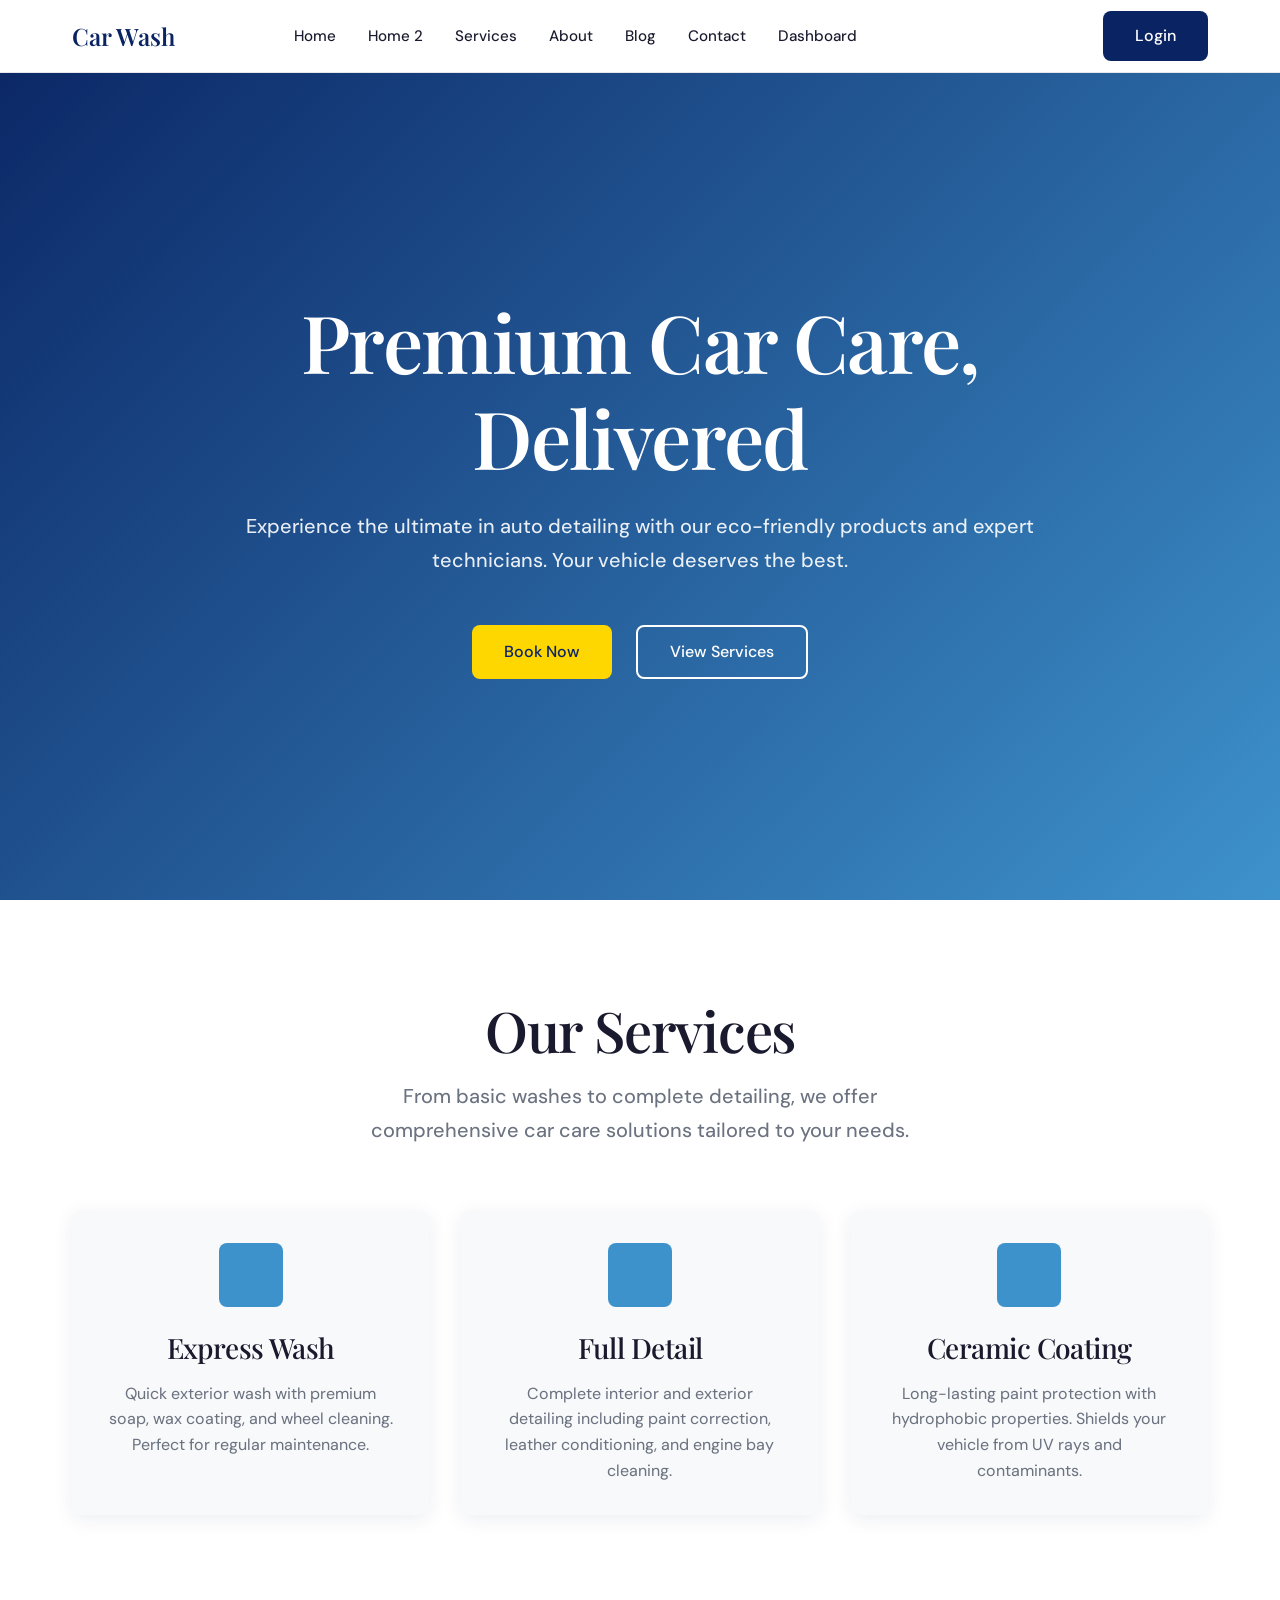
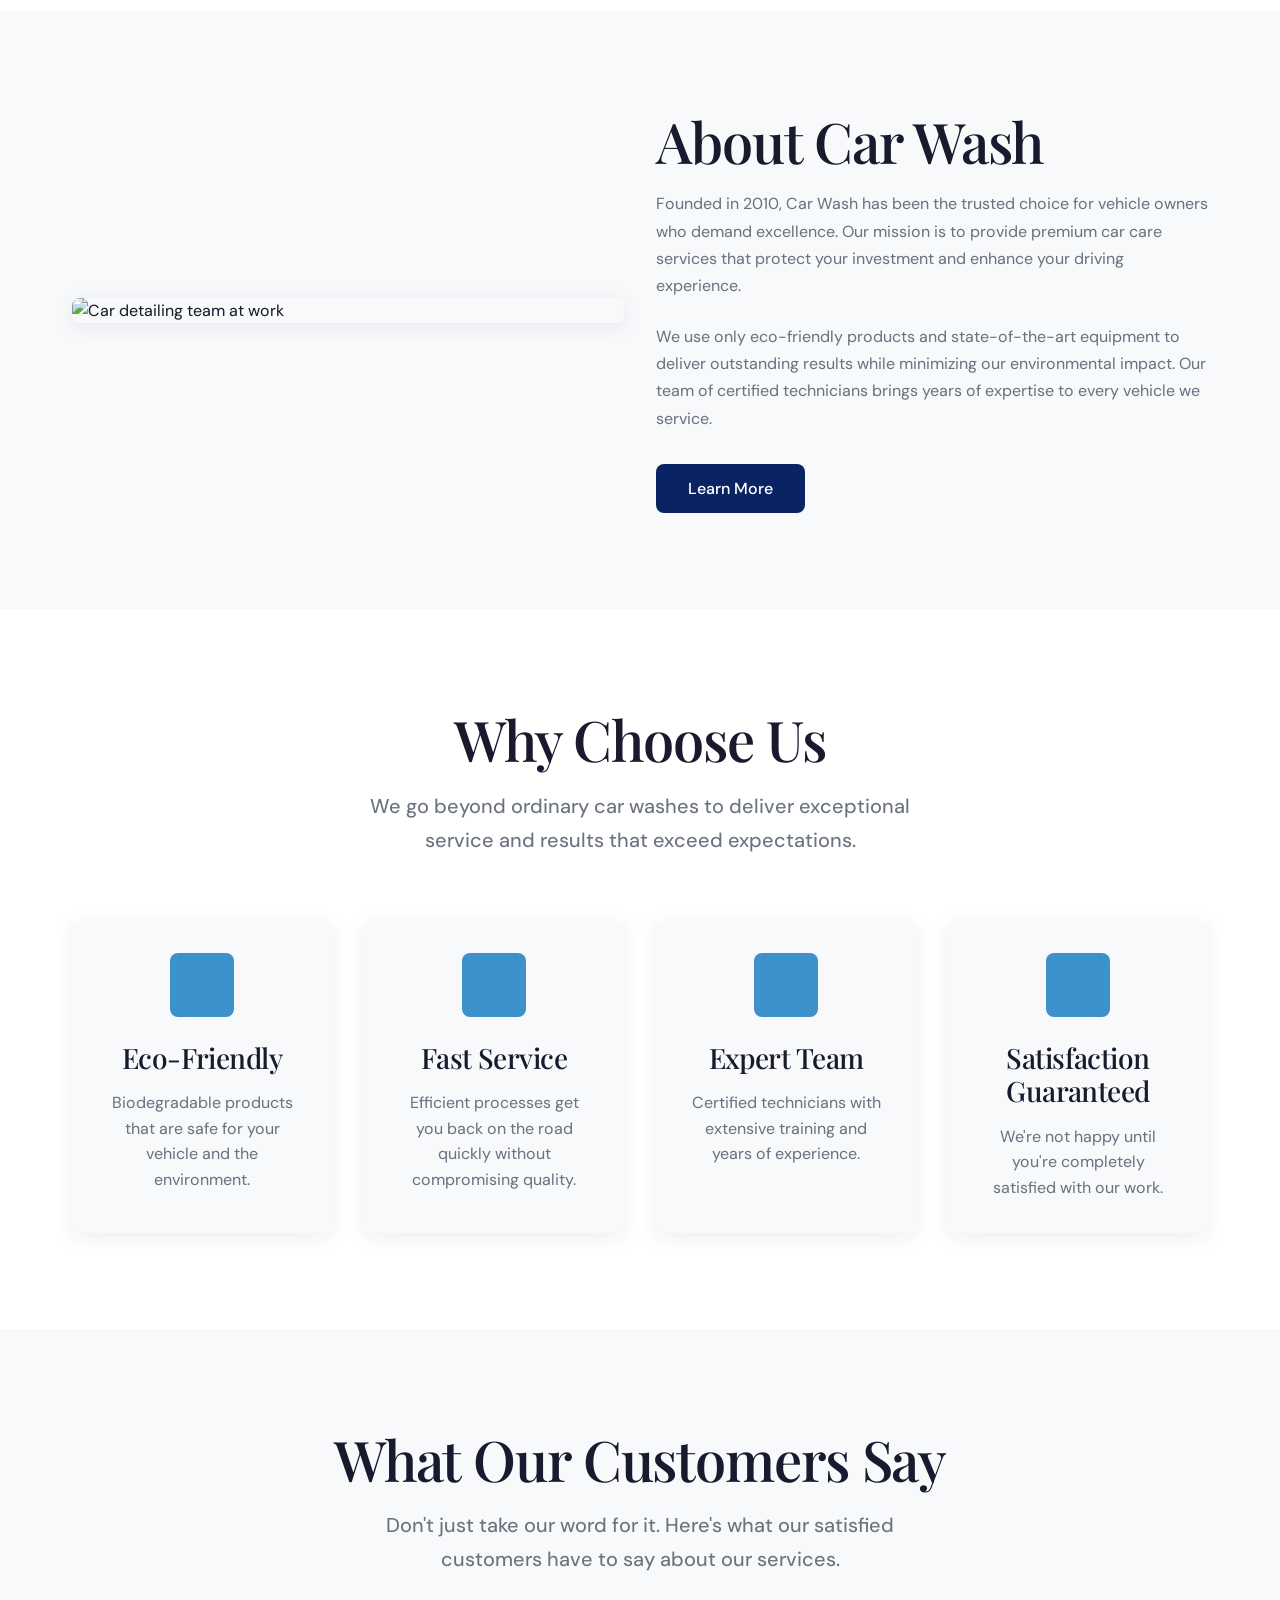
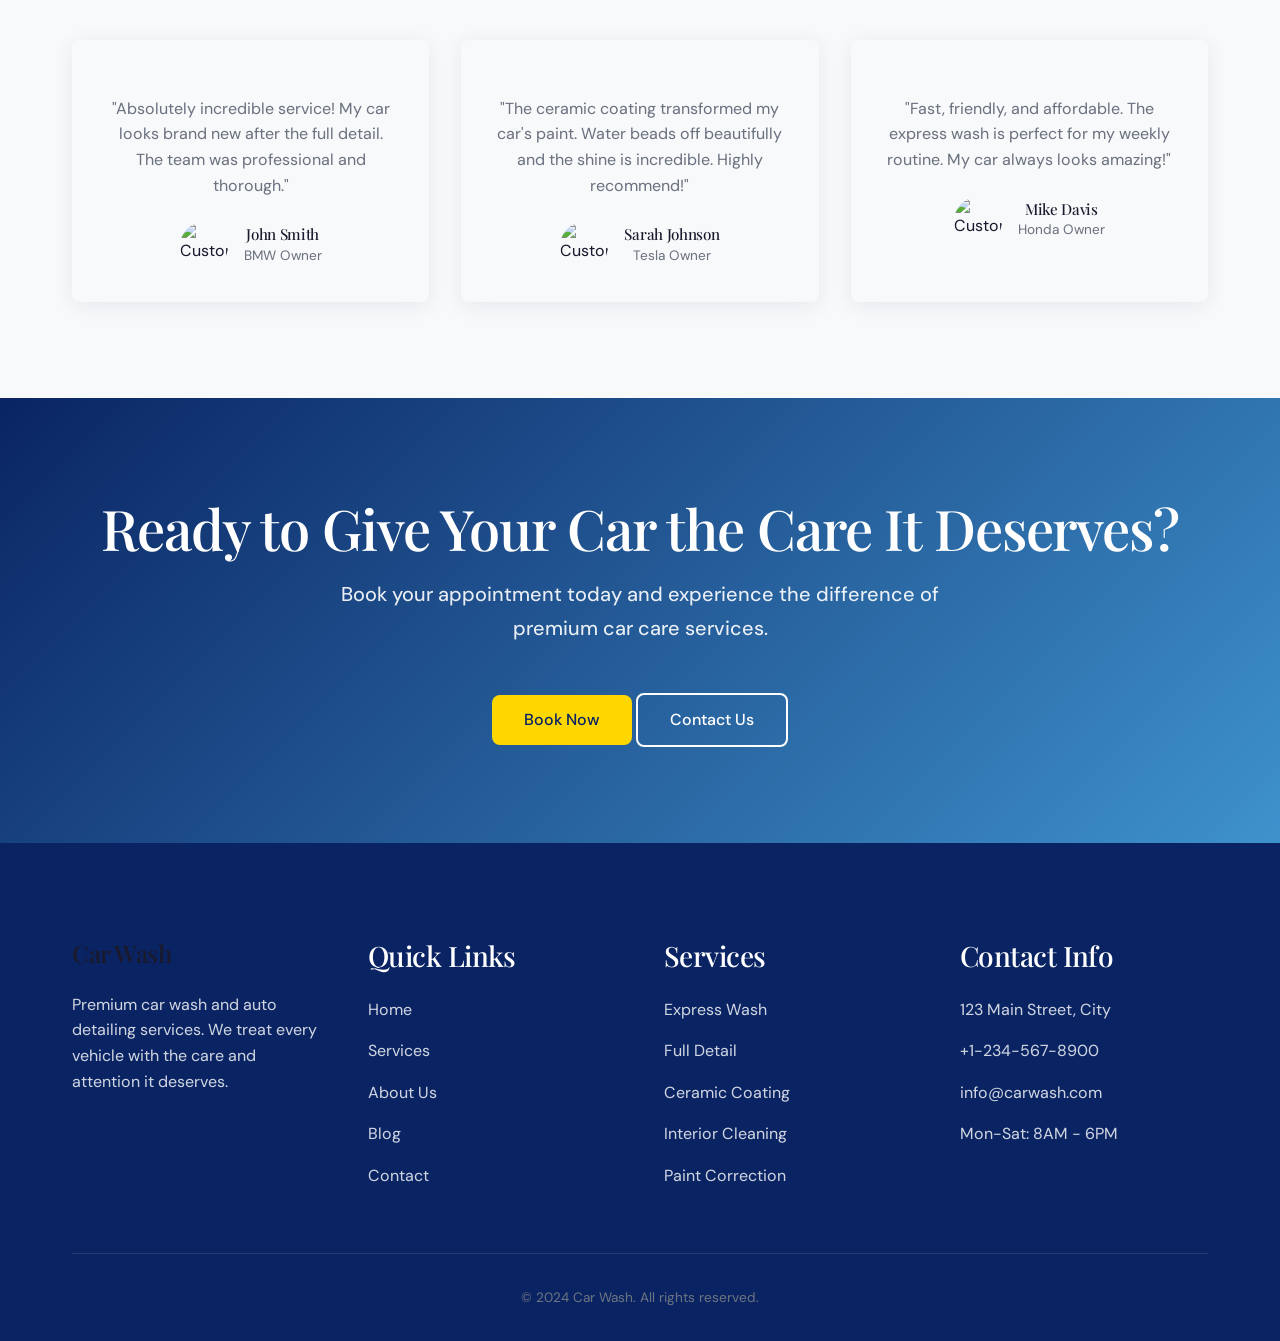
==== index.html @ cb4d5ea6 "first commit" ====
<!DOCTYPE html>
<html lang="en">
<head>
  <meta charset="UTF-8">
  <meta name="viewport" content="width=device-width, initial-scale=1.0">
  <meta name="description" content="Premium car wash and auto detailing services. Professional vehicle care with eco-friendly products and expert technicians.">
  <title>Car Wash - Premium Auto Detailing Services</title>

  <!-- Google Fonts -->
  <link rel="preconnect" href="https://fonts.googleapis.com">
  <link rel="preconnect" href="https://fonts.gstatic.com" crossorigin>
  <link href="https://fonts.googleapis.com/css2?family=DM+Sans:wght@400;420;460;500;520;540;580&family=Playfair+Display:wght@500;520;540;580&display=swap" rel="stylesheet">

  <!-- Phosphor Icons -->
  <script src="https://unpkg.com/@phosphor-icons/web"></script>

  <!-- Favicon -->
  <link rel="icon" type="image/svg+xml" href="data:image/svg+xml,<svg xmlns='http://www.w3.org/2000/svg' viewBox='0 0 100 100'><text y='.9em' font-size='90'>🚗</text></svg>">

  <!-- CSS -->
  <link rel="stylesheet" href="assets/css/style.css">
  <link rel="stylesheet" href="assets/css/rtl.css">

  <!-- JSON-LD Structured Data -->
  <script type="application/ld+json">
  {
    "@context": "https://schema.org",
    "@type": "AutoRepair",
    "name": "Car Wash",
    "description": "Premium car wash and auto detailing services",
    "address": {
      "@type": "PostalAddress",
      "streetAddress": "123 Main Street",
      "addressLocality": "City",
      "addressRegion": "State",
      "postalCode": "12345"
    },
    "telephone": "+1-234-567-8900",
    "openingHours": "Mo-Sa 08:00-18:00",
    "priceRange": "$$"
  }
  </script>
</head>
<body>
  <!-- Navbar -->
  <nav class="navbar">
    <div class="navbar-container">
      <a href="index.html" class="navbar-logo">Car Wash</a>

      <ul class="navbar-nav">
        <li><a href="index.html" class="navbar-link">Home</a></li>
        <li><a href="home2.html" class="navbar-link">Home 2</a></li>
        <li><a href="services.html" class="navbar-link">Services</a></li>
        <li><a href="about.html" class="navbar-link">About</a></li>
        <li><a href="blog.html" class="navbar-link">Blog</a></li>
        <li><a href="contact.html" class="navbar-link">Contact</a></li>
        <li><a href="dashboard.html" class="navbar-link">Dashboard</a></li>
      </ul>

      <div class="navbar-actions">
        <button class="theme-toggle navbar-theme" aria-label="Toggle theme">
          <i class="ph ph-sun sun-icon"></i>
          <i class="ph ph-moon moon-icon" style="display: none;"></i>
        </button>
        <button class="rtl-toggle" aria-label="Toggle RTL">
          <i class="ph ph-arrows-left-right"></i>
        </button>
        <a href="login.html" class="btn btn-primary">Login</a>
        <button class="navbar-toggle" aria-label="Open menu">
          <i class="ph ph-list"></i>
        </button>
      </div>
    </div>
  </nav>

  <!-- Hamburger Drawer -->
  <div class="drawer-overlay"></div>
  <div class="drawer">
    <div class="drawer-header">
      <span class="navbar-logo">Car Wash</span>
      <button class="drawer-close" aria-label="Close menu">
        <i class="ph ph-x"></i>
      </button>
    </div>
    <nav class="drawer-nav">
      <a href="index.html" class="drawer-link">Home</a>
      <a href="home2.html" class="drawer-link">Home 2</a>
      <a href="services.html" class="drawer-link">Services</a>
      <a href="about.html" class="drawer-link">About</a>
      <a href="blog.html" class="drawer-link">Blog</a>
      <a href="contact.html" class="drawer-link">Contact</a>
      <a href="dashboard.html" class="drawer-link">Dashboard</a>
    </nav>
    <div class="drawer-actions">
      <button class="theme-toggle" aria-label="Toggle theme">
        <i class="ph ph-sun sun-icon"></i>
        <i class="ph ph-moon moon-icon" style="display: none;"></i>
      </button>
      <button class="rtl-toggle" aria-label="Toggle RTL">
        <i class="ph ph-arrows-left-right"></i>
      </button>
      <a href="login.html" class="btn btn-primary" style="width: 100%;">Login</a>
    </div>
  </div>

  <!-- Hero Section -->
  <section class="hero">
    <div class="container">
      <div class="hero-content">
        <h1 class="hero-title">Premium Car Care, Delivered</h1>
        <p class="hero-subtitle">Experience the ultimate in auto detailing with our eco-friendly products and expert technicians. Your vehicle deserves the best.</p>
        <div class="hero-buttons">
          <a href="services.html" class="btn btn-accent">Book Now</a>
          <a href="services.html" class="btn btn-outline" style="border-color: white; color: white;">View Services</a>
        </div>
      </div>
    </div>
  </section>

  <!-- Services Section -->
  <section class="section">
    <div class="container">
      <div class="section-header">
        <h2 class="section-title">Our Services</h2>
        <p class="section-subtitle">From basic washes to complete detailing, we offer comprehensive car care solutions tailored to your needs.</p>
      </div>
      <div class="grid grid-3">
        <div class="card">
          <div class="card-icon">
            <i class="ph ph-drop"></i>
          </div>
          <h3 class="card-title">Express Wash</h3>
          <p class="card-description">Quick exterior wash with premium soap, wax coating, and wheel cleaning. Perfect for regular maintenance.</p>
        </div>
        <div class="card">
          <div class="card-icon">
            <i class="ph ph-sparkle"></i>
          </div>
          <h3 class="card-title">Full Detail</h3>
          <p class="card-description">Complete interior and exterior detailing including paint correction, leather conditioning, and engine bay cleaning.</p>
        </div>
        <div class="card">
          <div class="card-icon">
            <i class="ph ph-shield-check"></i>
          </div>
          <h3 class="card-title">Ceramic Coating</h3>
          <p class="card-description">Long-lasting paint protection with hydrophobic properties. Shields your vehicle from UV rays and contaminants.</p>
        </div>
      </div>
    </div>
  </section>

  <!-- About Section -->
  <section class="section" style="background-color: var(--color-surface);">
    <div class="container">
      <div class="grid grid-2" style="align-items: center;">
        <div>
          <img src="https://images.unsplash.com/photo-1520340356584-f9917d1eea6f?w=800&q=80" alt="Car detailing team at work" style="border-radius: var(--radius); box-shadow: var(--shadow);">
        </div>
        <div>
          <h2 class="section-title">About Car Wash</h2>
          <p style="margin-bottom: var(--space-md);">Founded in 2010, Car Wash has been the trusted choice for vehicle owners who demand excellence. Our mission is to provide premium car care services that protect your investment and enhance your driving experience.</p>
          <p style="margin-bottom: var(--space-lg);">We use only eco-friendly products and state-of-the-art equipment to deliver outstanding results while minimizing our environmental impact. Our team of certified technicians brings years of expertise to every vehicle we service.</p>
          <a href="about.html" class="btn btn-primary">Learn More</a>
        </div>
      </div>
    </div>
  </section>

  <!-- Features Section -->
  <section class="section">
    <div class="container">
      <div class="section-header">
        <h2 class="section-title">Why Choose Us</h2>
        <p class="section-subtitle">We go beyond ordinary car washes to deliver exceptional service and results that exceed expectations.</p>
      </div>
      <div class="grid grid-4">
        <div class="card">
          <div class="card-icon">
            <i class="ph ph-leaf"></i>
          </div>
          <h3 class="card-title">Eco-Friendly</h3>
          <p class="card-description">Biodegradable products that are safe for your vehicle and the environment.</p>
        </div>
        <div class="card">
          <div class="card-icon">
            <i class="ph ph-clock"></i>
          </div>
          <h3 class="card-title">Fast Service</h3>
          <p class="card-description">Efficient processes get you back on the road quickly without compromising quality.</p>
        </div>
        <div class="card">
          <div class="card-icon">
            <i class="ph ph-medal"></i>
          </div>
          <h3 class="card-title">Expert Team</h3>
          <p class="card-description">Certified technicians with extensive training and years of experience.</p>
        </div>
        <div class="card">
          <div class="card-icon">
            <i class="ph ph-shield"></i>
          </div>
          <h3 class="card-title">Satisfaction Guaranteed</h3>
          <p class="card-description">We're not happy until you're completely satisfied with our work.</p>
        </div>
      </div>
    </div>
  </section>

  <!-- Testimonials Section -->
  <section class="section" style="background-color: var(--color-surface);">
    <div class="container">
      <div class="section-header">
        <h2 class="section-title">What Our Customers Say</h2>
        <p class="section-subtitle">Don't just take our word for it. Here's what our satisfied customers have to say about our services.</p>
      </div>
      <div class="grid grid-3">
        <div class="card">
          <div style="margin-bottom: var(--space-md);">
            <i class="ph ph-star-fill" style="color: var(--color-accent);"></i>
            <i class="ph ph-star-fill" style="color: var(--color-accent);"></i>
            <i class="ph ph-star-fill" style="color: var(--color-accent);"></i>
            <i class="ph ph-star-fill" style="color: var(--color-accent);"></i>
            <i class="ph ph-star-fill" style="color: var(--color-accent);"></i>
          </div>
          <p class="card-description" style="margin-bottom: var(--space-md);">"Absolutely incredible service! My car looks brand new after the full detail. The team was professional and thorough."</p>
          <div style="display: flex; align-items: center; gap: var(--space-sm);">
            <img src="https://images.unsplash.com/photo-1507003211169-0a1dd7228f2d?w=100&q=80" alt="Customer" style="width: 48px; height: 48px; border-radius: 50%; object-fit: cover;">
            <div>
              <h4 style="font-size: var(--size-label); font-weight: var(--weight-label);">John Smith</h4>
              <p style="font-size: var(--size-caption);">BMW Owner</p>
            </div>
          </div>
        </div>
        <div class="card">
          <div style="margin-bottom: var(--space-md);">
            <i class="ph ph-star-fill" style="color: var(--color-accent);"></i>
            <i class="ph ph-star-fill" style="color: var(--color-accent);"></i>
            <i class="ph ph-star-fill" style="color: var(--color-accent);"></i>
            <i class="ph ph-star-fill" style="color: var(--color-accent);"></i>
            <i class="ph ph-star-fill" style="color: var(--color-accent);"></i>
          </div>
          <p class="card-description" style="margin-bottom: var(--space-md);">"The ceramic coating transformed my car's paint. Water beads off beautifully and the shine is incredible. Highly recommend!"</p>
          <div style="display: flex; align-items: center; gap: var(--space-sm);">
            <img src="https://images.unsplash.com/photo-1494790108377-be9c29b29330?w=100&q=80" alt="Customer" style="width: 48px; height: 48px; border-radius: 50%; object-fit: cover;">
            <div>
              <h4 style="font-size: var(--size-label); font-weight: var(--weight-label);">Sarah Johnson</h4>
              <p style="font-size: var(--size-caption);">Tesla Owner</p>
            </div>
          </div>
        </div>
        <div class="card">
          <div style="margin-bottom: var(--space-md);">
            <i class="ph ph-star-fill" style="color: var(--color-accent);"></i>
            <i class="ph ph-star-fill" style="color: var(--color-accent);"></i>
            <i class="ph ph-star-fill" style="color: var(--color-accent);"></i>
            <i class="ph ph-star-fill" style="color: var(--color-accent);"></i>
            <i class="ph ph-star-fill" style="color: var(--color-accent);"></i>
          </div>
          <p class="card-description" style="margin-bottom: var(--space-md);">"Fast, friendly, and affordable. The express wash is perfect for my weekly routine. My car always looks amazing!"</p>
          <div style="display: flex; align-items: center; gap: var(--space-sm);">
            <img src="https://images.unsplash.com/photo-1500648767791-00dcc994a43e?w=100&q=80" alt="Customer" style="width: 48px; height: 48px; border-radius: 50%; object-fit: cover;">
            <div>
              <h4 style="font-size: var(--size-label); font-weight: var(--weight-label);">Mike Davis</h4>
              <p style="font-size: var(--size-caption);">Honda Owner</p>
            </div>
          </div>
        </div>
      </div>
    </div>
  </section>

  <!-- CTA Section -->
  <section class="section" style="background: linear-gradient(135deg, var(--color-primary) 0%, var(--color-secondary) 100%); color: white; text-align: center;">
    <div class="container">
      <h2 class="section-title" style="color: white;">Ready to Give Your Car the Care It Deserves?</h2>
      <p class="section-subtitle" style="color: rgba(255, 255, 255, 0.9); margin-bottom: var(--space-xl);">Book your appointment today and experience the difference of premium car care services.</p>
      <div class="flex-center" style="gap: var(--space-md);">
        <a href="services.html" class="btn btn-accent">Book Now</a>
        <a href="contact.html" class="btn btn-outline" style="border-color: white; color: white;">Contact Us</a>
      </div>
    </div>
  </section>

  <!-- Footer -->
  <footer class="footer">
    <div class="container">
      <div class="footer-grid">
        <div>
          <h3 class="footer-logo">Car Wash</h3>
          <p class="footer-description">Premium car wash and auto detailing services. We treat every vehicle with the care and attention it deserves.</p>
        </div>
        <div>
          <h4 class="footer-title">Quick Links</h4>
          <nav class="footer-links">
            <a href="index.html" class="footer-link">Home</a>
            <a href="services.html" class="footer-link">Services</a>
            <a href="about.html" class="footer-link">About Us</a>
            <a href="blog.html" class="footer-link">Blog</a>
            <a href="contact.html" class="footer-link">Contact</a>
          </nav>
        </div>
        <div>
          <h4 class="footer-title">Services</h4>
          <nav class="footer-links">
            <a href="services.html" class="footer-link">Express Wash</a>
            <a href="services.html" class="footer-link">Full Detail</a>
            <a href="services.html" class="footer-link">Ceramic Coating</a>
            <a href="services.html" class="footer-link">Interior Cleaning</a>
            <a href="services.html" class="footer-link">Paint Correction</a>
          </nav>
        </div>
        <div>
          <h4 class="footer-title">Contact Info</h4>
          <nav class="footer-links">
            <a href="#" class="footer-link"><i class="ph ph-map-pin"></i> 123 Main Street, City</a>
            <a href="tel:+1234567890" class="footer-link"><i class="ph ph-phone"></i> +1-234-567-8900</a>
            <a href="mailto:info@carwash.com" class="footer-link"><i class="ph ph-envelope"></i> info@carwash.com</a>
            <a href="#" class="footer-link"><i class="ph ph-clock"></i> Mon-Sat: 8AM - 6PM</a>
          </nav>
        </div>
      </div>
      <div class="footer-bottom">
        <p>&copy; 2024 Car Wash. All rights reserved.</p>
      </div>
    </div>
  </footer>

  <!-- JavaScript -->
  <script src="assets/js/main.js"></script>
</body>
</html>
---- assets/css/style.css ----
/* ============================================
   CAR WASH - LUXURY REFINED DESIGN SYSTEM
   ============================================ */

/* CSS Variables - Design Tokens */
:root {
  /* Colors */
  --color-primary: #0A2463;
  --color-secondary: #3E92CC;
  --color-accent: #FFD700;
  --color-background: #FFFFFF;
  --color-surface: #F8F9FA;
  --color-text: #1A1A2E;
  --color-text-light: #6B7280;
  --color-border: #E5E7EB;
  --color-success: #10B981;
  --color-error: #EF4444;

  /* Typography */
  --font-heading: 'Playfair Display', serif;
  --font-body: 'DM Sans', sans-serif;

  /* Font Weights */
  --weight-h1: 580;
  --weight-h2: 540;
  --weight-h3: 520;
  --weight-h4: 500;
  --weight-body: 420;
  --weight-lead: 460;
  --weight-btn: 510;
  --weight-label: 470;
  --weight-caption: 400;
  --weight-bold-inline: 500;

  /* Font Sizes */
  --size-h1: 5rem;
  --size-h2: 3.5rem;
  --size-h3: 2.25rem;
  --size-h4: 1.75rem;
  --size-body: 1rem;
  --size-lead: 1.25rem;
  --size-btn: 1rem;
  --size-label: 0.95rem;
  --size-caption: 0.85rem;

  /* Spacing - 8px base unit */
  --space-xs: 8px;
  --space-sm: 16px;
  --space-md: 24px;
  --space-lg: 32px;
  --space-xl: 48px;
  --space-2xl: 64px;
  --space-3xl: 96px;

  /* Border Radius */
  --radius: 8px;

  /* Shadows */
  --shadow: 0 4px 20px rgba(10, 36, 99, 0.08);
  --shadow-hover: 0 8px 30px rgba(10, 36, 99, 0.12);

  /* Transitions */
  --transition: all 0.3s ease;
  --transition-theme: background 0.3s, color 0.3s;

  /* Container */
  --container-max: 1200px;
  --container-padding: var(--space-lg);
}

/* Dark Mode Overrides */
[data-theme="dark"] {
  --color-background: #0F172A;
  --color-surface: #1E293B;
  --color-text: #F1F5F9;
  --color-text-light: #94A3B8;
  --color-border: #334155;
  --shadow: 0 4px 20px rgba(0, 0, 0, 0.3);
  --shadow-hover: 0 8px 30px rgba(0, 0, 0, 0.4);
}

/* ============================================
   RESET & BASE STYLES
   ============================================ */

* {
  margin: 0;
  padding: 0;
  box-sizing: border-box;
}

html {
  scroll-behavior: smooth;
  font-size: 16px;
}

body {
  font-family: var(--font-body);
  font-weight: var(--weight-body);
  font-size: var(--size-body);
  line-height: 1.6;
  color: var(--color-text);
  background-color: var(--color-background);
  transition: var(--transition-theme);
}

h1, h2, h3, h4, h5, h6 {
  font-family: var(--font-heading);
  font-weight: var(--weight-h2);
  line-height: 1.2;
  letter-spacing: -0.02em;
  color: var(--color-text);
}

h1 {
  font-weight: var(--weight-h1);
  font-size: var(--size-h1);
}

h2 {
  font-weight: var(--weight-h2);
  font-size: var(--size-h2);
}

h3 {
  font-weight: var(--weight-h3);
  font-size: var(--size-h3);
}

h4 {
  font-weight: var(--weight-h4);
  font-size: var(--size-h4);
}

p {
  color: var(--color-text-light);
  line-height: 1.7;
}

a {
  text-decoration: none;
  color: inherit;
  transition: var(--transition);
}

img {
  max-width: 100%;
  height: auto;
  display: block;
}

ul, ol {
  list-style: none;
}

button {
  font-family: inherit;
  cursor: pointer;
  border: none;
  background: none;
}

/* ============================================
   LAYOUT UTILITIES
   ============================================ */

.container {
  max-width: var(--container-max);
  margin: 0 auto;
  padding: 0 var(--container-padding);
}

.section {
  padding: var(--space-3xl) 0;
}

.section-header {
  text-align: center;
  margin-bottom: var(--space-2xl);
}

.section-title {
  margin-bottom: var(--space-sm);
}

.section-subtitle {
  font-size: var(--size-lead);
  font-weight: var(--weight-lead);
  color: var(--color-text-light);
  max-width: 600px;
  margin: 0 auto;
}

.grid {
  display: grid;
  gap: var(--space-lg);
}

.grid-2 {
  grid-template-columns: repeat(2, 1fr);
}

.grid-3 {
  grid-template-columns: repeat(3, 1fr);
}

.grid-4 {
  grid-template-columns: repeat(4, 1fr);
}

.flex {
  display: flex;
}

.flex-center {
  align-items: center;
  justify-content: center;
}

.flex-between {
  align-items: center;
  justify-content: space-between;
}

.flex-column {
  flex-direction: column;
}

/* ============================================
   COMPONENTS
   ============================================ */

/* Buttons */
.btn {
  display: inline-flex;
  align-items: center;
  justify-content: center;
  gap: var(--space-xs);
  padding: 12px 32px;
  font-size: var(--size-btn);
  font-weight: var(--weight-btn);
  border-radius: var(--radius);
  transition: var(--transition);
  white-space: nowrap;
}

.btn-primary {
  background-color: var(--color-primary);
  color: white;
}

.btn-primary:hover {
  background-color: var(--color-secondary);
  transform: translateY(-2px);
  box-shadow: var(--shadow-hover);
}

.btn-secondary {
  background-color: var(--color-secondary);
  color: white;
}

.btn-secondary:hover {
  background-color: var(--color-primary);
  transform: translateY(-2px);
  box-shadow: var(--shadow-hover);
}

.btn-accent {
  background-color: var(--color-accent);
  color: var(--color-primary);
}

.btn-accent:hover {
  background-color: #E6C200;
  transform: translateY(-2px);
  box-shadow: var(--shadow-hover);
}

.btn-outline {
  border: 2px solid var(--color-primary);
  color: var(--color-primary);
  background: transparent;
}

.btn-outline:hover {
  background-color: var(--color-primary);
  color: white;
}

/* Cards */
.card {
  background-color: var(--color-surface);
  border-radius: var(--radius);
  padding: var(--space-lg);
  box-shadow: var(--shadow);
  transition: var(--transition);
  display: flex;
  flex-direction: column;
  align-items: center;
  text-align: center;
  height: 100%;
}

.card:hover {
  transform: translateY(-4px);
  box-shadow: var(--shadow-hover);
}

.card-icon {
  width: 64px;
  height: 64px;
  display: flex;
  align-items: center;
  justify-content: center;
  background-color: var(--color-secondary);
  color: white;
  border-radius: var(--radius);
  margin-bottom: var(--space-md);
  font-size: 32px;
}

.card-title {
  font-size: var(--size-h4);
  font-weight: var(--weight-h3);
  margin-bottom: var(--space-sm);
  color: var(--color-text);
}

.card-description {
  font-size: var(--size-body);
  color: var(--color-text-light);
  line-height: 1.6;
}

/* Form Elements */
.form-group {
  margin-bottom: var(--space-md);
}

.form-label {
  display: block;
  font-size: var(--size-label);
  font-weight: var(--weight-label);
  color: var(--color-text);
  margin-bottom: var(--space-xs);
}

.form-input {
  width: 100%;
  padding: 12px 16px;
  font-size: var(--size-body);
  font-family: var(--font-body);
  font-weight: var(--weight-body);
  color: var(--color-text);
  background-color: var(--color-background);
  border: 2px solid var(--color-border);
  border-radius: var(--radius);
  transition: var(--transition);
}

.form-input:focus {
  outline: none;
  border-color: var(--color-secondary);
  box-shadow: 0 0 0 3px rgba(62, 146, 204, 0.1);
}

.form-input.error {
  border-color: var(--color-error);
}

.form-input.success {
  border-color: var(--color-success);
}

.form-error {
  font-size: var(--size-caption);
  color: var(--color-error);
  margin-top: 4px;
  display: none;
}

.form-input.error + .form-error {
  display: block;
}

.form-checkbox {
  display: flex;
  align-items: center;
  gap: var(--space-xs);
}

.form-checkbox input[type="checkbox"] {
  width: 18px;
  height: 18px;
  accent-color: var(--color-secondary);
}

/* ============================================
   NAVBAR
   ============================================ */

.navbar {
  position: fixed;
  top: 0;
  left: 0;
  right: 0;
  z-index: 1000;
  background-color: var(--color-background);
  border-bottom: 1px solid var(--color-border);
  transition: var(--transition-theme);
}

.navbar.scrolled {
  backdrop-filter: blur(10px);
  background-color: rgba(255, 255, 255, 0.95);
}

[data-theme="dark"] .navbar.scrolled {
  background-color: rgba(15, 23, 42, 0.95);
}

.navbar-container {
  max-width: var(--container-max);
  margin: 0 auto;
  padding: 0 var(--container-padding);
  height: 72px;
  display: flex;
  align-items: center;
  justify-content: space-between;
}

.navbar-logo {
  font-family: var(--font-heading);
  font-size: 1.5rem;
  font-weight: var(--weight-h1);
  color: var(--color-primary);
}

.navbar-nav {
  display: flex;
  align-items: center;
  gap: var(--space-lg);
}

.navbar-link {
  font-size: var(--size-label);
  font-weight: var(--weight-label);
  color: var(--color-text);
  position: relative;
}

.navbar-link:hover,
.navbar-link.active {
  color: var(--color-secondary);
}

.navbar-link.active::after {
  content: '';
  position: absolute;
  bottom: -4px;
  left: 0;
  right: 0;
  height: 2px;
  background-color: var(--color-secondary);
}

.navbar-actions {
  display: flex;
  align-items: center;
  gap: var(--space-md);
}

.navbar-toggle {
  display: none;
  font-size: 24px;
  color: var(--color-text);
  cursor: pointer;
}

.theme-toggle,
.rtl-toggle {
  display: flex;
  align-items: center;
  justify-content: center;
  width: 40px;
  height: 40px;
  border-radius: var(--radius);
  color: var(--color-text);
  transition: var(--transition);
}

.theme-toggle:hover,
.rtl-toggle:hover {
  background-color: var(--color-surface);
}

/* Hamburger Drawer */
.drawer {
  position: fixed;
  top: 0;
  right: -100%;
  width: 100%;
  max-width: 320px;
  height: 100vh;
  background-color: var(--color-background);
  z-index: 1001;
  transition: right 0.3s ease;
  display: flex;
  flex-direction: column;
  padding: var(--space-lg);
  box-shadow: -4px 0 20px rgba(0, 0, 0, 0.1);
}

.drawer.open {
  right: 0;
}

.drawer-overlay {
  position: fixed;
  top: 0;
  left: 0;
  right: 0;
  bottom: 0;
  background-color: rgba(0, 0, 0, 0.5);
  z-index: 1000;
  opacity: 0;
  visibility: hidden;
  transition: var(--transition);
}

.drawer-overlay.open {
  opacity: 1;
  visibility: visible;
}

.drawer-header {
  display: flex;
  align-items: center;
  justify-content: space-between;
  margin-bottom: var(--space-xl);
}

.drawer-close {
  font-size: 24px;
  color: var(--color-text);
  cursor: pointer;
}

.drawer-nav {
  display: flex;
  flex-direction: column;
  gap: var(--space-sm);
}

.drawer-link {
  padding: 12px 16px;
  font-size: var(--size-label);
  font-weight: var(--weight-label);
  color: var(--color-text);
  border-radius: var(--radius);
  transition: var(--transition);
  min-height: 44px;
  display: flex;
  align-items: center;
}

.drawer-link:hover,
.drawer-link.active {
  background-color: var(--color-surface);
  color: var(--color-secondary);
}

.drawer-actions {
  margin-top: auto;
  display: flex;
  flex-direction: column;
  gap: var(--space-md);
  padding-top: var(--space-lg);
  border-top: 1px solid var(--color-border);
}

/* ============================================
   HERO SECTION
   ============================================ */

.hero {
  min-height: 100vh;
  display: flex;
  align-items: center;
  background: linear-gradient(135deg, var(--color-primary) 0%, var(--color-secondary) 100%);
  color: white;
  position: relative;
  overflow: hidden;
  padding-top: 72px;
}

.hero::before {
  content: '';
  position: absolute;
  top: 0;
  left: 0;
  right: 0;
  bottom: 0;
  background-image: url('https://images.unsplash.com/photo-1601362840469-51e4d8d58785?w=1920&q=80');
  background-size: cover;
  background-position: center;
  opacity: 0.15;
}

.hero-content {
  position: relative;
  z-index: 1;
  text-align: center;
  max-width: 800px;
  margin: 0 auto;
}

.hero-title {
  color: white;
  margin-bottom: var(--space-md);
  animation: fadeInUp 1s ease both;
}

.hero-subtitle {
  font-size: var(--size-lead);
  font-weight: var(--weight-lead);
  color: rgba(255, 255, 255, 0.9);
  margin-bottom: var(--space-xl);
  animation: fadeInUp 1s ease 0.2s both;
}

.hero-buttons {
  display: flex;
  gap: var(--space-md);
  justify-content: center;
  animation: fadeInUp 1s ease 0.4s both;
}

/* ============================================
   ANIMATIONS
   ============================================ */

@keyframes fadeInUp {
  from {
    opacity: 0;
    transform: translateY(30px);
  }
  to {
    opacity: 1;
    transform: translateY(0);
  }
}

@keyframes fadeIn {
  from {
    opacity: 0;
  }
  to {
    opacity: 1;
  }
}

@keyframes slideInLeft {
  from {
    opacity: 0;
    transform: translateX(-30px);
  }
  to {
    opacity: 1;
    transform: translateX(0);
  }
}

@keyframes slideInRight {
  from {
    opacity: 0;
    transform: translateX(30px);
  }
  to {
    opacity: 1;
    transform: translateX(0);
  }
}

.animate-fade-in {
  animation: fadeIn 0.6s ease both;
}

.animate-fade-in-up {
  animation: fadeInUp 0.6s ease both;
}

.animate-slide-in-left {
  animation: slideInLeft 0.6s ease both;
}

.animate-slide-in-right {
  animation: slideInRight 0.6s ease both;
}

/* ============================================
   FOOTER
   ============================================ */

.footer {
  background-color: var(--color-primary);
  color: white;
  padding: var(--space-3xl) 0 var(--space-lg);
}

.footer-grid {
  display: grid;
  grid-template-columns: repeat(4, 1fr);
  gap: var(--space-xl);
  margin-bottom: var(--space-2xl);
}

.footer-logo {
  font-family: var(--font-heading);
  font-size: 1.5rem;
  font-weight: var(--weight-h1);
  margin-bottom: var(--space-md);
}

.footer-description {
  color: rgba(255, 255, 255, 0.8);
  line-height: 1.6;
}

.footer-title {
  font-size: var(--size-h4);
  font-weight: var(--weight-h3);
  margin-bottom: var(--space-md);
  color: white;
}

.footer-links {
  display: flex;
  flex-direction: column;
  gap: var(--space-sm);
}

.footer-link {
  color: rgba(255, 255, 255, 0.8);
  transition: var(--transition);
}

.footer-link:hover {
  color: var(--color-accent);
  padding-inline-start: 8px;
}

.footer-bottom {
  text-align: center;
  padding-top: var(--space-lg);
  border-top: 1px solid rgba(255, 255, 255, 0.1);
  color: rgba(255, 255, 255, 0.6);
  font-size: var(--size-caption);
}

/* ============================================
   RESPONSIVE BREAKPOINTS
   ============================================ */

/* Large Desktop */
@media (min-width: 1440px) {
  :root {
    --container-max: 1400px;
  }
}

/* Desktop - Full Horizontal Navbar */
@media (min-width: 1025px) and (max-width: 1439px) {
  :root {
    --container-max: 1200px;
  }
}

/* Tablet + Mobile - Hamburger Starts HERE */
@media (max-width: 1024px) {
  .navbar-nav {
    display: none;
  }

  .navbar-toggle {
    display: flex;
  }

  .theme-toggle.navbar-theme {
    display: none;
  }

  .hero-title {
    font-size: 3.5rem;
  }

  .grid-4 {
    grid-template-columns: repeat(2, 1fr);
  }

  .footer-grid {
    grid-template-columns: repeat(2, 1fr);
  }
}

/* Mobile */
@media (max-width: 768px) {
  :root {
    --container-padding: var(--space-md);
  }

  .hero-title {
    font-size: 2.5rem;
  }

  .hero-subtitle {
    font-size: var(--size-body);
  }

  .hero-buttons {
    flex-direction: column;
  }

  .grid-3,
  .grid-2 {
    grid-template-columns: 1fr;
  }

  .section {
    padding: var(--space-2xl) 0;
  }

  .footer-grid {
    grid-template-columns: 1fr;
    text-align: center;
  }
}

/* Small Mobile */
@media (max-width: 360px) {
  :root {
    --container-padding: var(--space-sm);
  }

  .hero-title {
    font-size: 2rem;
  }

  .drawer {
    max-width: 100%;
  }

  .btn {
    padding: 10px 24px;
    font-size: 0.9rem;
  }
}
---- assets/css/rtl.css ----
/* ============================================
   RTL OVERRIDES
   ============================================ */

/* RTL Direction */
[dir="rtl"] {
  direction: rtl;
}

/* Drawer - Slide from LEFT in RTL mode */
[dir="rtl"] .drawer {
  right: auto;
  left: -100%;
  box-shadow: 4px 0 20px rgba(0, 0, 0, 0.1);
}

[dir="rtl"] .drawer.open {
  left: 0;
  right: auto;
}

/* Navbar Link Active State */
[dir="rtl"] .navbar-link.active::after {
  left: auto;
  right: 0;
}

/* Footer Link Hover */
[dir="rtl"] .footer-link:hover {
  padding-inline-start: 0;
  padding-inline-end: 8px;
}

/* Form Checkbox */
[dir="rtl"] .form-checkbox {
  flex-direction: row-reverse;
}

/* Card Icon Spacing */
[dir="rtl"] .card-icon {
  margin-inline-end: 0;
  margin-inline-start: var(--space-md);
}

/* Button Gap */
[dir="rtl"] .btn {
  gap: var(--space-xs);
}

/* Section Header Alignment */
[dir="rtl"] .section-header {
  text-align: center;
}

/* Grid Gap */
[dir="rtl"] .grid {
  gap: var(--space-lg);
}

/* Flex Direction for Specific Components */
[dir="rtl"] .flex-between {
  flex-direction: row;
}

[dir="rtl"] .flex-column {
  flex-direction: column;
}

/* Navbar Actions */
[dir="rtl"] .navbar-actions {
  gap: var(--space-md);
}

/* Drawer Actions */
[dir="rtl"] .drawer-actions {
  border-top: 1px solid var(--color-border);
}

/* Form Error Position */
[dir="rtl"] .form-error {
  text-align: right;
}

/* Focus Ring on Form Inputs */
[dir="rtl"] .form-input:focus {
  box-shadow: 0 0 0 3px rgba(62, 146, 204, 0.1);
}

/* RTL Toggle Icon Direction */
[dir="rtl"] .rtl-toggle svg {
  transform: scaleX(-1);
}

/* Hero Content */
[dir="rtl"] .hero-content {
  text-align: center;
}

/* Hero Buttons */
[dir="rtl"] .hero-buttons {
  flex-direction: row;
}

@media (max-width: 768px) {
  [dir="rtl"] .hero-buttons {
    flex-direction: column;
  }
}

/* Footer Grid */
[dir="rtl"] .footer-grid {
  direction: rtl;
}

/* Responsive Adjustments */
@media (max-width: 1024px) {
  [dir="rtl"] .drawer {
    left: -100%;
  }

  [dir="rtl"] .drawer.open {
    left: 0;
  }
}
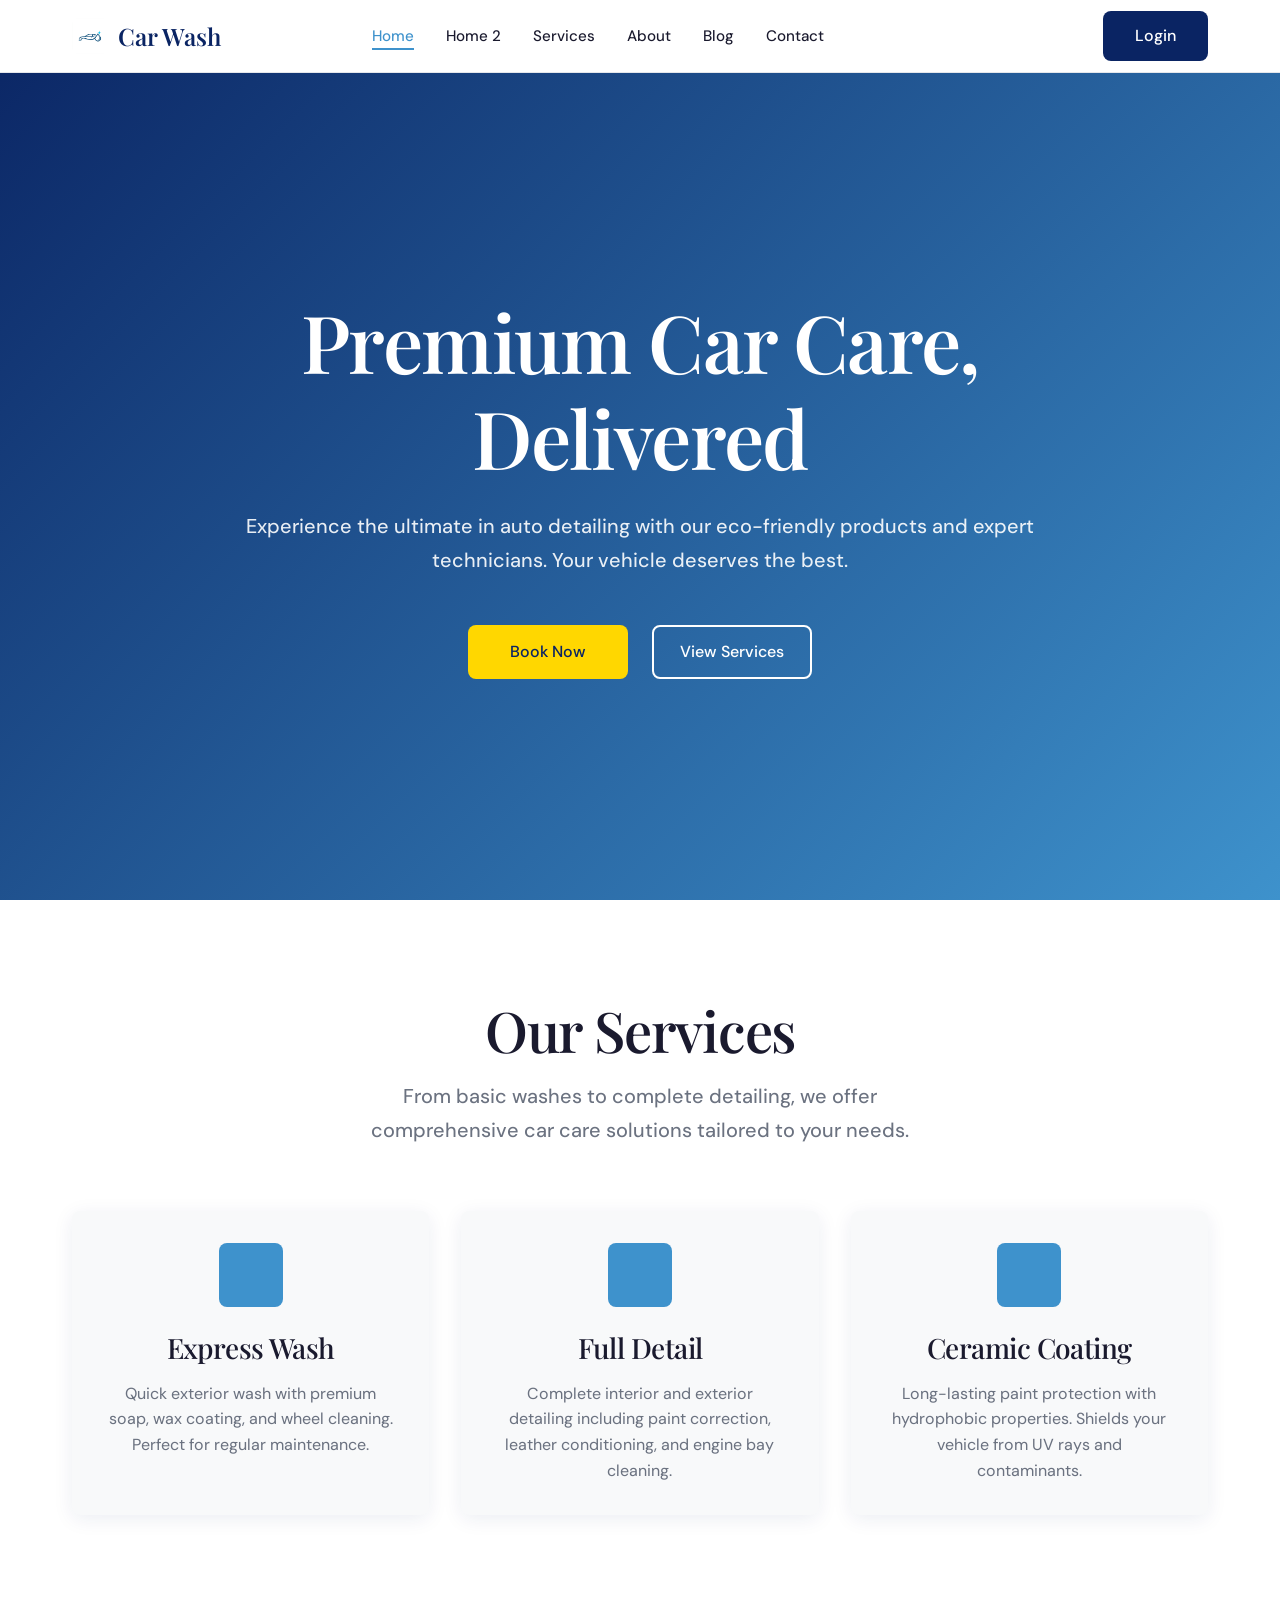
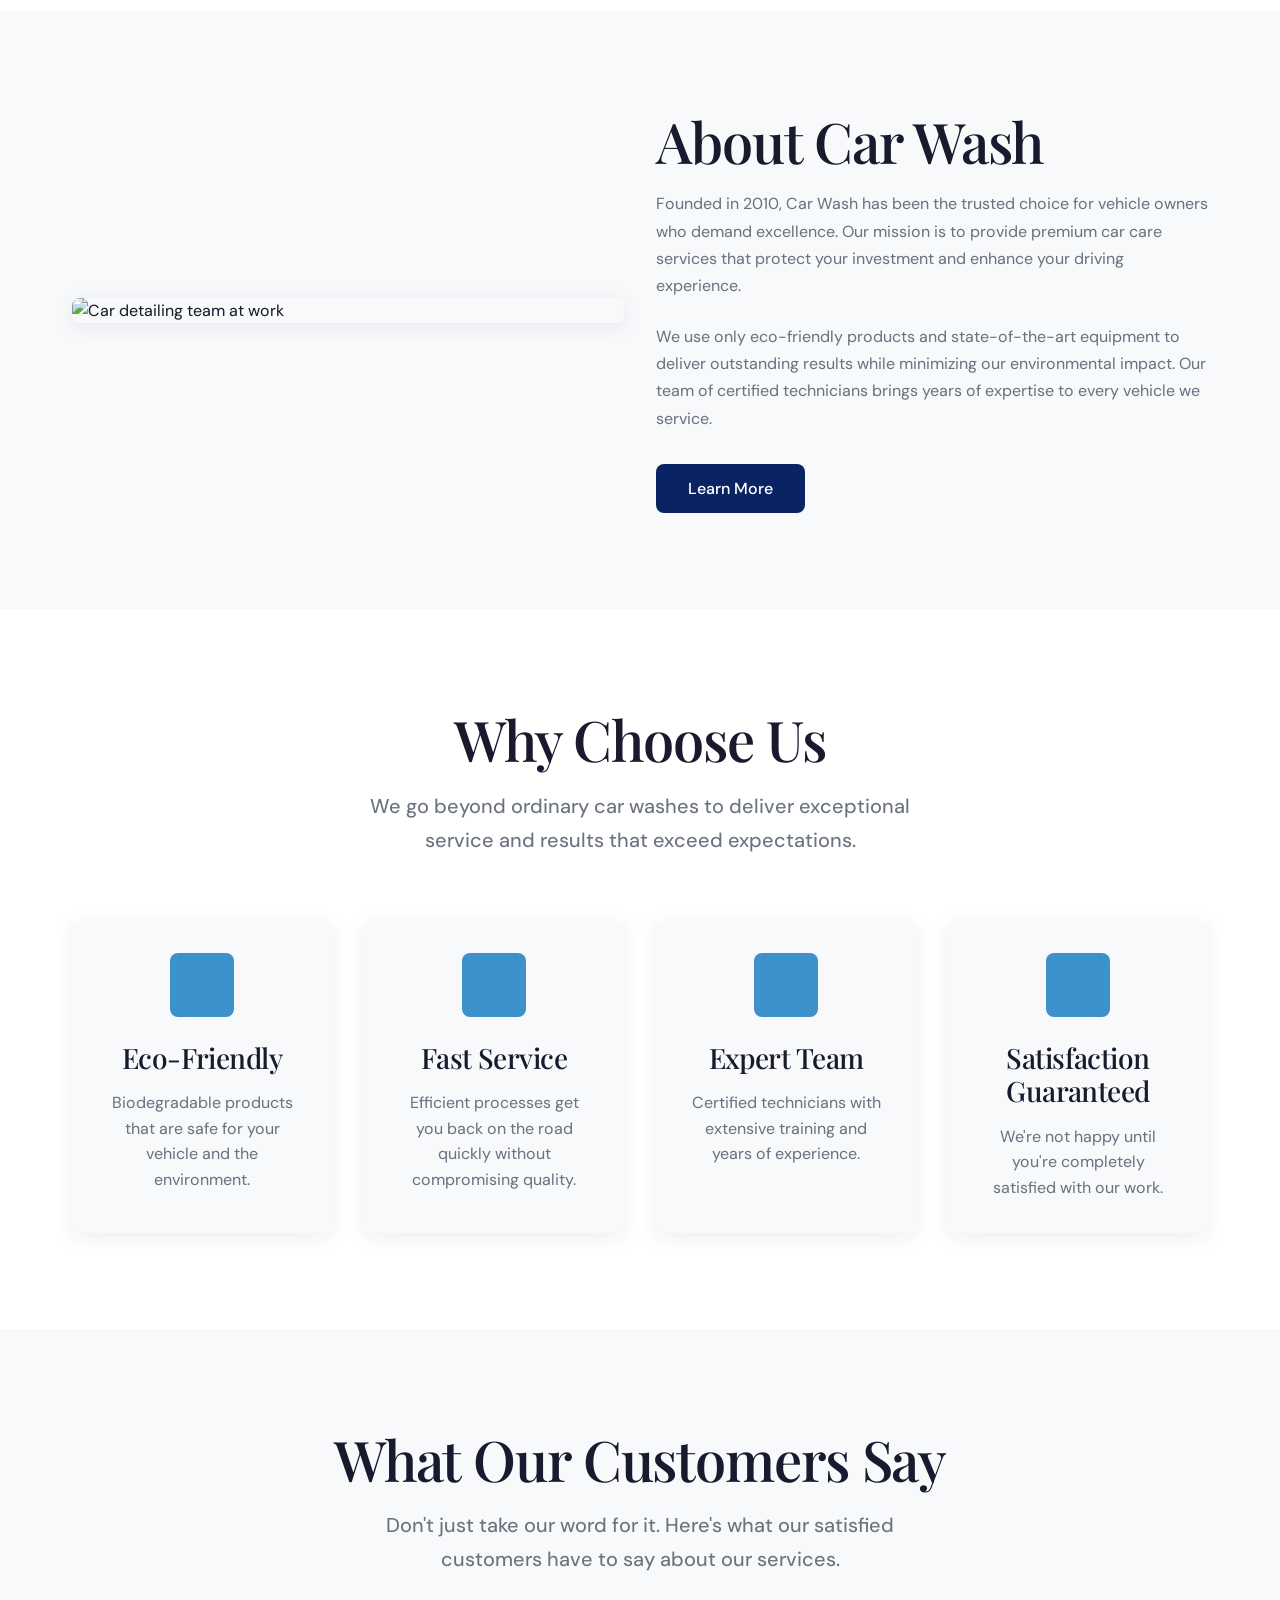
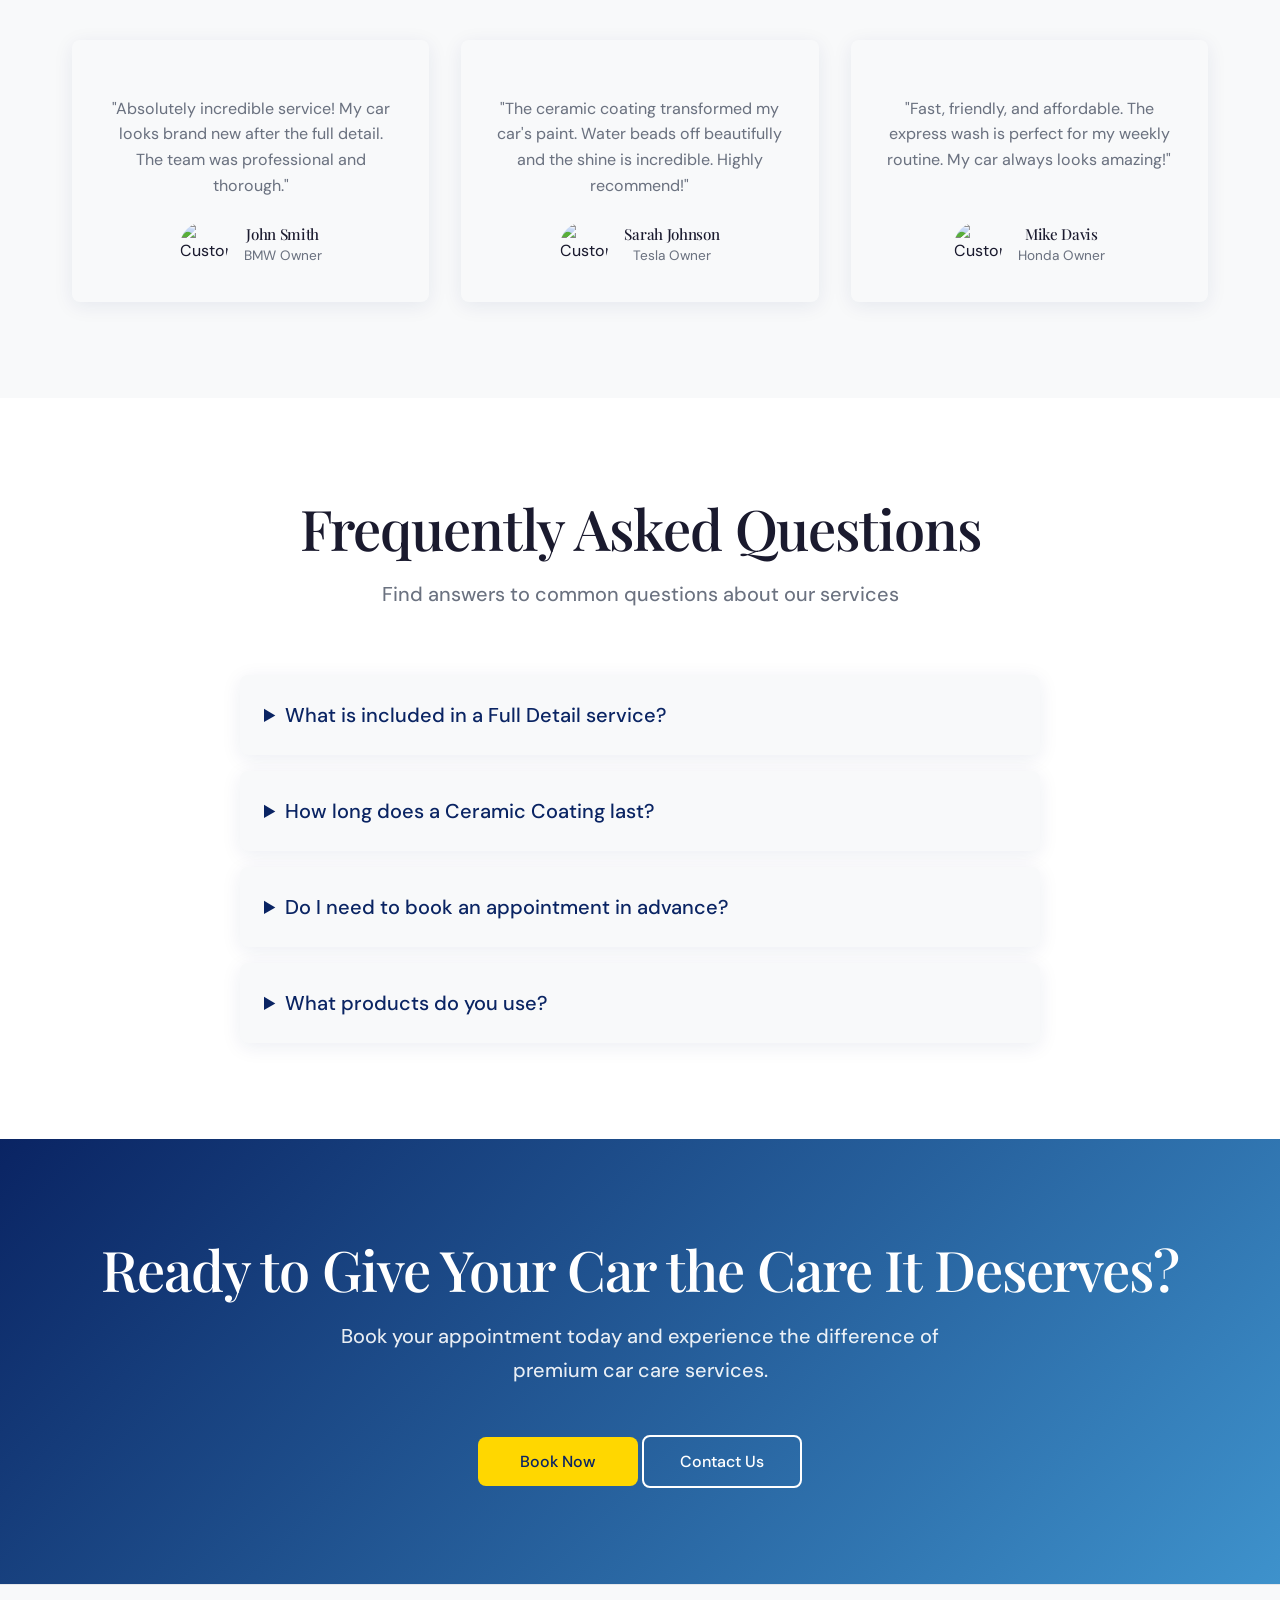
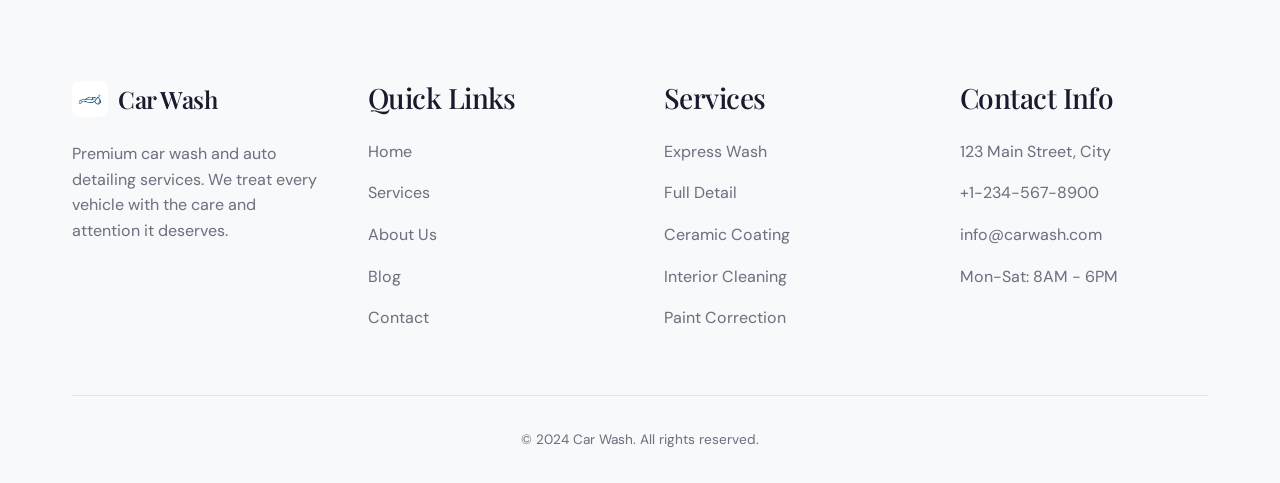
==== commit a984a237: "38.ENTIRE CONTACT PAGE COLLAPSED IN MOBILE VIEW." ====
--- a/index.html
+++ b/index.html
@@ -15,7 +15,7 @@
   <script src="https://unpkg.com/@phosphor-icons/web"></script>
 
   <!-- Favicon -->
-  <link rel="icon" type="image/svg+xml" href="data:image/svg+xml,<svg xmlns='http://www.w3.org/2000/svg' viewBox='0 0 100 100'><text y='.9em' font-size='90'>🚗</text></svg>">
+  <link rel="icon" type="image/svg+xml" href="data:image/svg+xml,<svg xmlns='http://www.w3.org/2000/svg' viewBox='0 0 100 100'><text y='.9em' font-size='90'>Ã°Å¸Å¡â€”</text></svg>">
 
   <!-- CSS -->
   <link rel="stylesheet" href="assets/css/style.css">
@@ -45,16 +45,15 @@
   <!-- Navbar -->
   <nav class="navbar">
     <div class="navbar-container">
-      <a href="index.html" class="navbar-logo">Car Wash</a>
+      <a href="index.html" class="navbar-logo"><img src="assets/images/logo.jpg" alt="Car Wash Logo" class="brand-icon"> Car Wash</a>
 
       <ul class="navbar-nav">
-        <li><a href="index.html" class="navbar-link">Home</a></li>
+        <li><a href="index.html" class="navbar-link active">Home</a></li>
         <li><a href="home2.html" class="navbar-link">Home 2</a></li>
         <li><a href="services.html" class="navbar-link">Services</a></li>
         <li><a href="about.html" class="navbar-link">About</a></li>
         <li><a href="blog.html" class="navbar-link">Blog</a></li>
         <li><a href="contact.html" class="navbar-link">Contact</a></li>
-        <li><a href="dashboard.html" class="navbar-link">Dashboard</a></li>
       </ul>
 
       <div class="navbar-actions">
@@ -77,19 +76,18 @@
   <div class="drawer-overlay"></div>
   <div class="drawer">
     <div class="drawer-header">
-      <span class="navbar-logo">Car Wash</span>
+      <span class="navbar-logo"><img src="assets/images/logo.jpg" alt="Car Wash Logo" class="brand-icon"> Car Wash</span>
       <button class="drawer-close" aria-label="Close menu">
         <i class="ph ph-x"></i>
       </button>
     </div>
     <nav class="drawer-nav">
-      <a href="index.html" class="drawer-link">Home</a>
+      <a href="index.html" class="drawer-link active">Home</a>
       <a href="home2.html" class="drawer-link">Home 2</a>
       <a href="services.html" class="drawer-link">Services</a>
       <a href="about.html" class="drawer-link">About</a>
       <a href="blog.html" class="drawer-link">Blog</a>
       <a href="contact.html" class="drawer-link">Contact</a>
-      <a href="dashboard.html" class="drawer-link">Dashboard</a>
     </nav>
     <div class="drawer-actions">
       <button class="theme-toggle" aria-label="Toggle theme">
@@ -110,8 +108,8 @@
         <h1 class="hero-title">Premium Car Care, Delivered</h1>
         <p class="hero-subtitle">Experience the ultimate in auto detailing with our eco-friendly products and expert technicians. Your vehicle deserves the best.</p>
         <div class="hero-buttons">
-          <a href="services.html" class="btn btn-accent">Book Now</a>
-          <a href="services.html" class="btn btn-outline" style="border-color: white; color: white;">View Services</a>
+          <a href="services.html" class="btn btn-accent" style="width: 160px; justify-content: center;">Book Now</a>
+          <a href="services.html" class="btn btn-outline" style="border-color: white; color: white; width: 160px; justify-content: center;">View Services</a>
         </div>
       </div>
     </div>
@@ -224,7 +222,7 @@
             <i class="ph ph-star-fill" style="color: var(--color-accent);"></i>
           </div>
           <p class="card-description" style="margin-bottom: var(--space-md);">"Absolutely incredible service! My car looks brand new after the full detail. The team was professional and thorough."</p>
-          <div style="display: flex; align-items: center; gap: var(--space-sm);">
+          <div style="margin-top: auto; display: flex; align-items: center; gap: var(--space-sm);">
             <img src="https://images.unsplash.com/photo-1507003211169-0a1dd7228f2d?w=100&q=80" alt="Customer" style="width: 48px; height: 48px; border-radius: 50%; object-fit: cover;">
             <div>
               <h4 style="font-size: var(--size-label); font-weight: var(--weight-label);">John Smith</h4>
@@ -241,7 +239,7 @@
             <i class="ph ph-star-fill" style="color: var(--color-accent);"></i>
           </div>
           <p class="card-description" style="margin-bottom: var(--space-md);">"The ceramic coating transformed my car's paint. Water beads off beautifully and the shine is incredible. Highly recommend!"</p>
-          <div style="display: flex; align-items: center; gap: var(--space-sm);">
+          <div style="margin-top: auto; display: flex; align-items: center; gap: var(--space-sm);">
             <img src="https://images.unsplash.com/photo-1494790108377-be9c29b29330?w=100&q=80" alt="Customer" style="width: 48px; height: 48px; border-radius: 50%; object-fit: cover;">
             <div>
               <h4 style="font-size: var(--size-label); font-weight: var(--weight-label);">Sarah Johnson</h4>
@@ -258,7 +256,7 @@
             <i class="ph ph-star-fill" style="color: var(--color-accent);"></i>
           </div>
           <p class="card-description" style="margin-bottom: var(--space-md);">"Fast, friendly, and affordable. The express wash is perfect for my weekly routine. My car always looks amazing!"</p>
-          <div style="display: flex; align-items: center; gap: var(--space-sm);">
+          <div style="margin-top: auto; display: flex; align-items: center; gap: var(--space-sm);">
             <img src="https://images.unsplash.com/photo-1500648767791-00dcc994a43e?w=100&q=80" alt="Customer" style="width: 48px; height: 48px; border-radius: 50%; object-fit: cover;">
             <div>
               <h4 style="font-size: var(--size-label); font-weight: var(--weight-label);">Mike Davis</h4>
@@ -269,6 +267,34 @@
       </div>
     </div>
   </section>
+  <!-- FAQ Section -->
+  <section class="section">
+    <div class="container">
+      <div class="section-header">
+        <h2 class="section-title">Frequently Asked Questions</h2>
+        <p class="section-subtitle">Find answers to common questions about our services</p>
+      </div>
+      <div style="max-width: 800px; margin: 0 auto; display: flex; flex-direction: column; gap: var(--space-sm);">
+        <details class="card" style="padding: var(--space-md); cursor: pointer; text-align: left;">
+          <summary style="font-weight: var(--weight-h4); font-size: var(--size-lead); color: var(--color-primary); outline: none;">What is included in a Full Detail service?</summary>
+          <p style="margin-top: var(--space-sm); color: var(--color-text-light);">Our Full Detail service includes a complete exterior wash, paint correction, interior deep cleaning, vacuuming, window cleaning, and leather conditioning. It provides a showroom finish for your vehicle.</p>
+        </details>
+        <details class="card" style="padding: var(--space-md); cursor: pointer; text-align: left;">
+          <summary style="font-weight: var(--weight-h4); font-size: var(--size-lead); color: var(--color-primary); outline: none;">How long does a Ceramic Coating last?</summary>
+          <p style="margin-top: var(--space-sm); color: var(--color-text-light);">Depending on the package you choose and how well you maintain your vehicle, our ceramic coatings can last anywhere from 1 to 5 years. We provide care instructions to help maximize its longevity.</p>
+        </details>
+        <details class="card" style="padding: var(--space-md); cursor: pointer; text-align: left;">
+          <summary style="font-weight: var(--weight-h4); font-size: var(--size-lead); color: var(--color-primary); outline: none;">Do I need to book an appointment in advance?</summary>
+          <p style="margin-top: var(--space-sm); color: var(--color-text-light);">While we accept walk-ins for our Express Wash, we highly recommend booking an appointment for detailing services and ceramic coatings to ensure we have dedicated time for your vehicle.</p>
+        </details>
+        <details class="card" style="padding: var(--space-md); cursor: pointer; text-align: left;">
+          <summary style="font-weight: var(--weight-h4); font-size: var(--size-lead); color: var(--color-primary); outline: none;">What products do you use?</summary>
+          <p style="margin-top: var(--space-sm); color: var(--color-text-light);">We use only premium, eco-friendly, and industry-leading products. This ensures that your car gets the best care without any harsh chemicals that might damage the paint or the environment.</p>
+        </details>
+      </div>
+    </div>
+  </section>
+
 
   <!-- CTA Section -->
   <section class="section" style="background: linear-gradient(135deg, var(--color-primary) 0%, var(--color-secondary) 100%); color: white; text-align: center;">
@@ -276,8 +302,8 @@
       <h2 class="section-title" style="color: white;">Ready to Give Your Car the Care It Deserves?</h2>
       <p class="section-subtitle" style="color: rgba(255, 255, 255, 0.9); margin-bottom: var(--space-xl);">Book your appointment today and experience the difference of premium car care services.</p>
       <div class="flex-center" style="gap: var(--space-md);">
-        <a href="services.html" class="btn btn-accent">Book Now</a>
-        <a href="contact.html" class="btn btn-outline" style="border-color: white; color: white;">Contact Us</a>
+        <a href="services.html" class="btn btn-accent" style="width: 160px; justify-content: center;">Book Now</a>
+        <a href="contact.html" class="btn btn-outline" style="border-color: white; color: white; width: 160px; justify-content: center;">Contact Us</a>
       </div>
     </div>
   </section>
@@ -287,7 +313,7 @@
     <div class="container">
       <div class="footer-grid">
         <div>
-          <h3 class="footer-logo">Car Wash</h3>
+          <h3 class="footer-logo"><img src="assets/images/logo.jpg" alt="Car Wash Logo" class="brand-icon"> Car Wash</h3>
           <p class="footer-description">Premium car wash and auto detailing services. We treat every vehicle with the care and attention it deserves.</p>
         </div>
         <div>
@@ -328,5 +354,11 @@
 
   <!-- JavaScript -->
   <script src="assets/js/main.js"></script>
+  <!-- Back to Top Button -->
+  <button id="backToTop" class="back-to-top" aria-label="Back to top">
+    <i class="ph ph-arrow-up"></i>
+  </button>
 </body>
 </html>
+
+
--- a/assets/css/style.css
+++ b/assets/css/style.css
@@ -70,6 +70,7 @@
 
 /* Dark Mode Overrides */
 [data-theme="dark"] {
+  --color-primary: #3E92CC;
   --color-background: #0F172A;
   --color-surface: #1E293B;
   --color-text: #F1F5F9;
@@ -77,6 +78,16 @@
   --color-border: #334155;
   --shadow: 0 4px 20px rgba(0, 0, 0, 0.3);
   --shadow-hover: 0 8px 30px rgba(0, 0, 0, 0.4);
+}
+
+[data-theme="dark"] .btn-outline {
+  border: 2px solid var(--color-text) !important;
+  color: var(--color-text) !important;
+}
+
+[data-theme="dark"] .btn-outline:hover {
+  background-color: var(--color-text) !important;
+  color: var(--color-background) !important;
 }
 
 /* ============================================
@@ -574,10 +585,15 @@
 .drawer-actions {
   margin-top: auto;
   display: flex;
-  flex-direction: column;
+  flex-direction: row;
+  flex-wrap: wrap;
   gap: var(--space-md);
   padding-top: var(--space-lg);
   border-top: 1px solid var(--color-border);
+}
+
+.drawer-actions .btn {
+  flex: 1 1 100%;
 }
 
 /* ============================================
@@ -704,9 +720,10 @@
    ============================================ */
 
 .footer {
-  background-color: var(--color-primary);
-  color: white;
+  background-color: var(--color-surface);
+  color: var(--color-text);
   padding: var(--space-3xl) 0 var(--space-lg);
+  border-top: 1px solid var(--color-border);
 }
 
 .footer-grid {
@@ -724,7 +741,7 @@
 }
 
 .footer-description {
-  color: rgba(255, 255, 255, 0.8);
+  color: var(--color-text-light);
   line-height: 1.6;
 }
 
@@ -732,7 +749,7 @@
   font-size: var(--size-h4);
   font-weight: var(--weight-h3);
   margin-bottom: var(--space-md);
-  color: white;
+  color: var(--color-text);
 }
 
 .footer-links {
@@ -742,20 +759,20 @@
 }
 
 .footer-link {
-  color: rgba(255, 255, 255, 0.8);
+  color: var(--color-text-light);
   transition: var(--transition);
 }
 
 .footer-link:hover {
-  color: var(--color-accent);
+  color: var(--color-primary);
   padding-inline-start: 8px;
 }
 
 .footer-bottom {
   text-align: center;
   padding-top: var(--space-lg);
-  border-top: 1px solid rgba(255, 255, 255, 0.1);
-  color: rgba(255, 255, 255, 0.6);
+  border-top: 1px solid var(--color-border);
+  color: var(--color-text-light);
   font-size: var(--size-caption);
 }
 
@@ -787,7 +804,9 @@
     display: flex;
   }
 
-  .theme-toggle.navbar-theme {
+  .theme-toggle.navbar-theme,
+  .navbar-actions .rtl-toggle,
+  .navbar-actions .btn {
     display: none;
   }
 
@@ -810,8 +829,12 @@
     --container-padding: var(--space-md);
   }
 
-  .hero-title {
-    font-size: 2.5rem;
+  h1, .hero-title, .hero-2-title {
+    font-size: 2.5rem !important;
+  }
+
+  h2, .section-title {
+    font-size: 2rem !important;
   }
 
   .hero-subtitle {
@@ -822,9 +845,10 @@
     flex-direction: column;
   }
 
+  .grid-4,
   .grid-3,
   .grid-2 {
-    grid-template-columns: 1fr;
+    grid-template-columns: 1fr !important;
   }
 
   .section {
@@ -843,8 +867,12 @@
     --container-padding: var(--space-sm);
   }
 
-  .hero-title {
-    font-size: 2rem;
+  h1, .hero-title, .hero-2-title {
+    font-size: 2rem !important;
+  }
+
+  h2, .section-title {
+    font-size: 1.75rem !important;
   }
 
   .drawer {
@@ -856,3 +884,63 @@
     font-size: 0.9rem;
   }
 }
+
+/* Brand Logo Layout */
+.navbar-logo, .footer-logo, .login-logo, .register-logo, .coming-soon-logo {
+  display: inline-flex;
+  align-items: center;
+  gap: 10px;
+}
+
+[data-theme="dark"] .navbar-logo,
+[data-theme="dark"] .footer-logo,
+[data-theme="dark"] .login-logo,
+[data-theme="dark"] .register-logo,
+[data-theme="dark"] .coming-soon-logo {
+  color: var(--color-text);
+}
+
+.brand-icon {
+  height: 1.5em;
+  width: auto;
+  object-fit: contain;
+  border-radius: 8px;
+}
+
+/* ============================================
+   BACK TO TOP BUTTON
+   ============================================ */
+.back-to-top {
+  position: fixed;
+  bottom: 30px;
+  right: 30px;
+  width: 50px;
+  height: 50px;
+  border-radius: 50%;
+  background-color: var(--color-primary);
+  color: white;
+  border: none;
+  display: flex;
+  align-items: center;
+  justify-content: center;
+  font-size: 1.5rem;
+  cursor: pointer;
+  box-shadow: var(--shadow);
+  opacity: 0;
+  visibility: hidden;
+  transform: translateY(20px);
+  transition: all 0.3s ease;
+  z-index: 999;
+}
+
+.back-to-top.visible {
+  opacity: 1;
+  visibility: visible;
+  transform: translateY(0);
+}
+
+.back-to-top:hover {
+  background-color: var(--color-secondary);
+  transform: translateY(-5px);
+  box-shadow: var(--shadow-hover);
+}
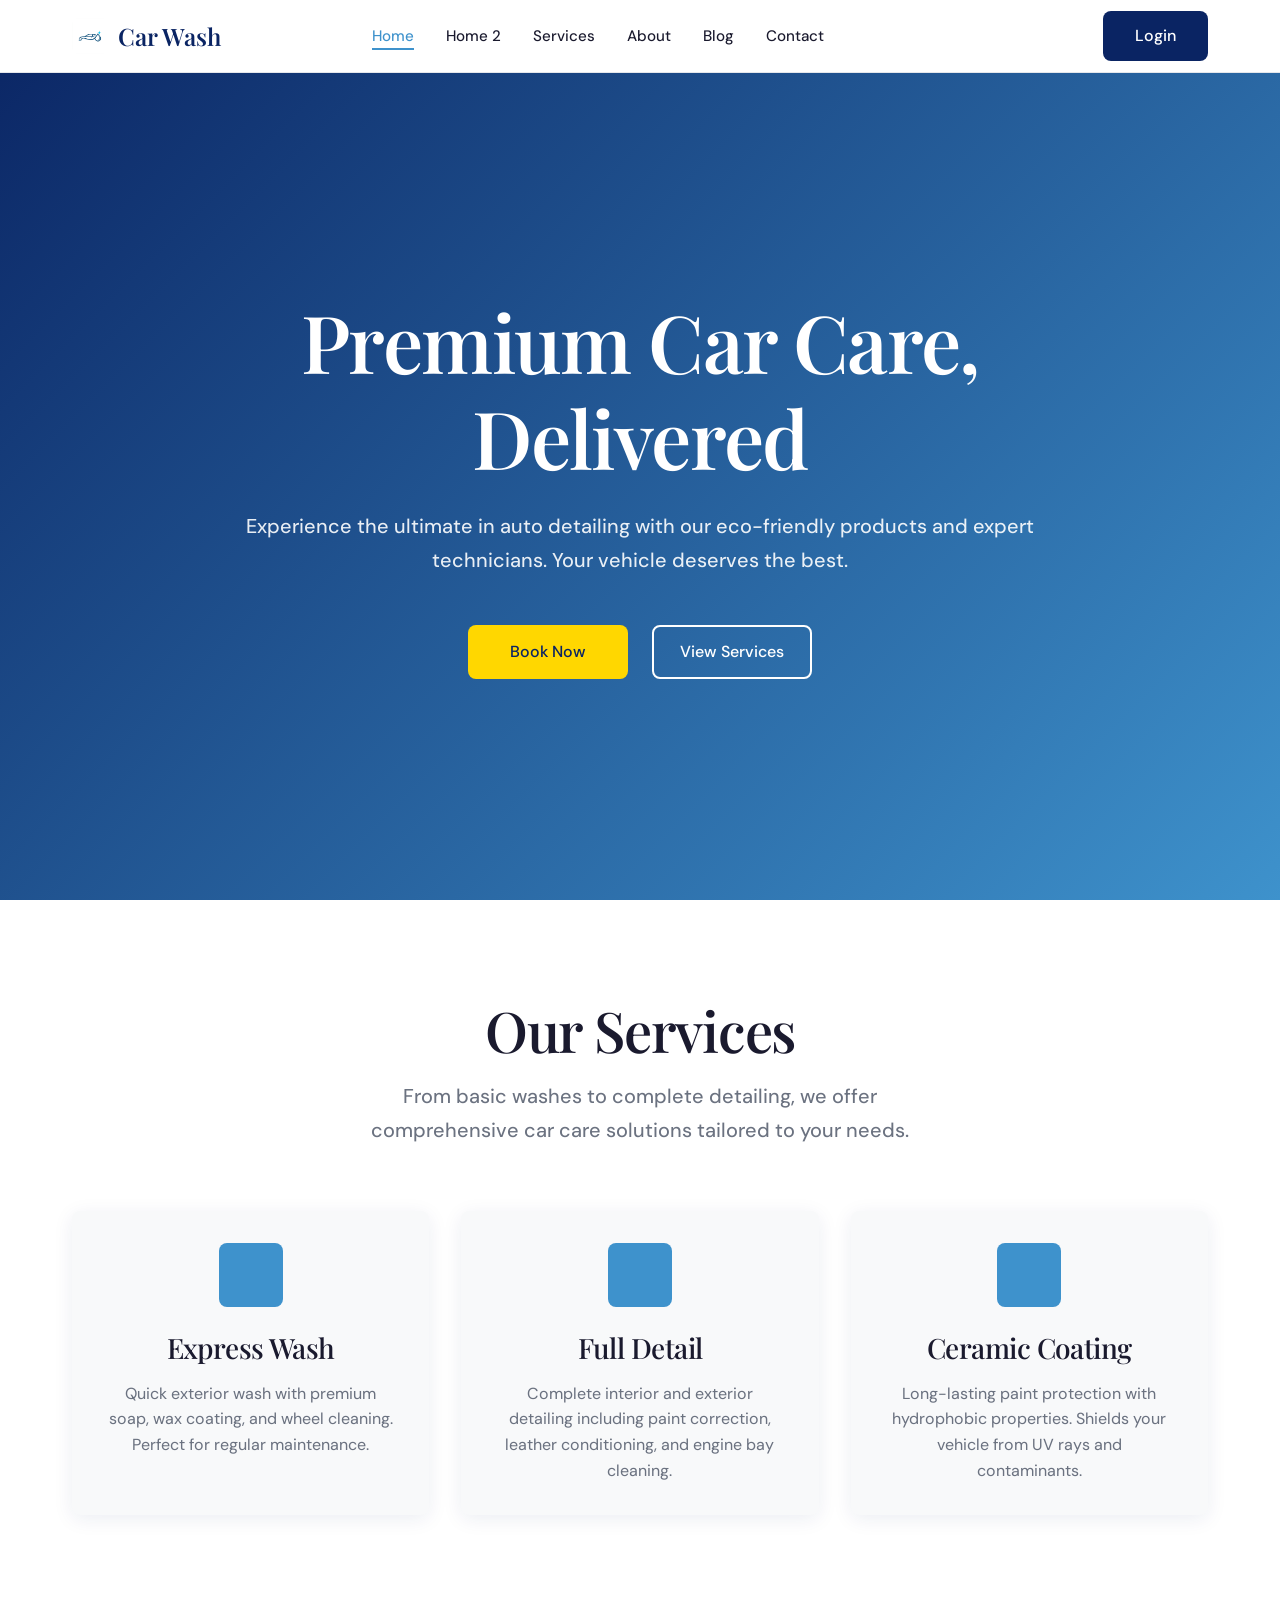
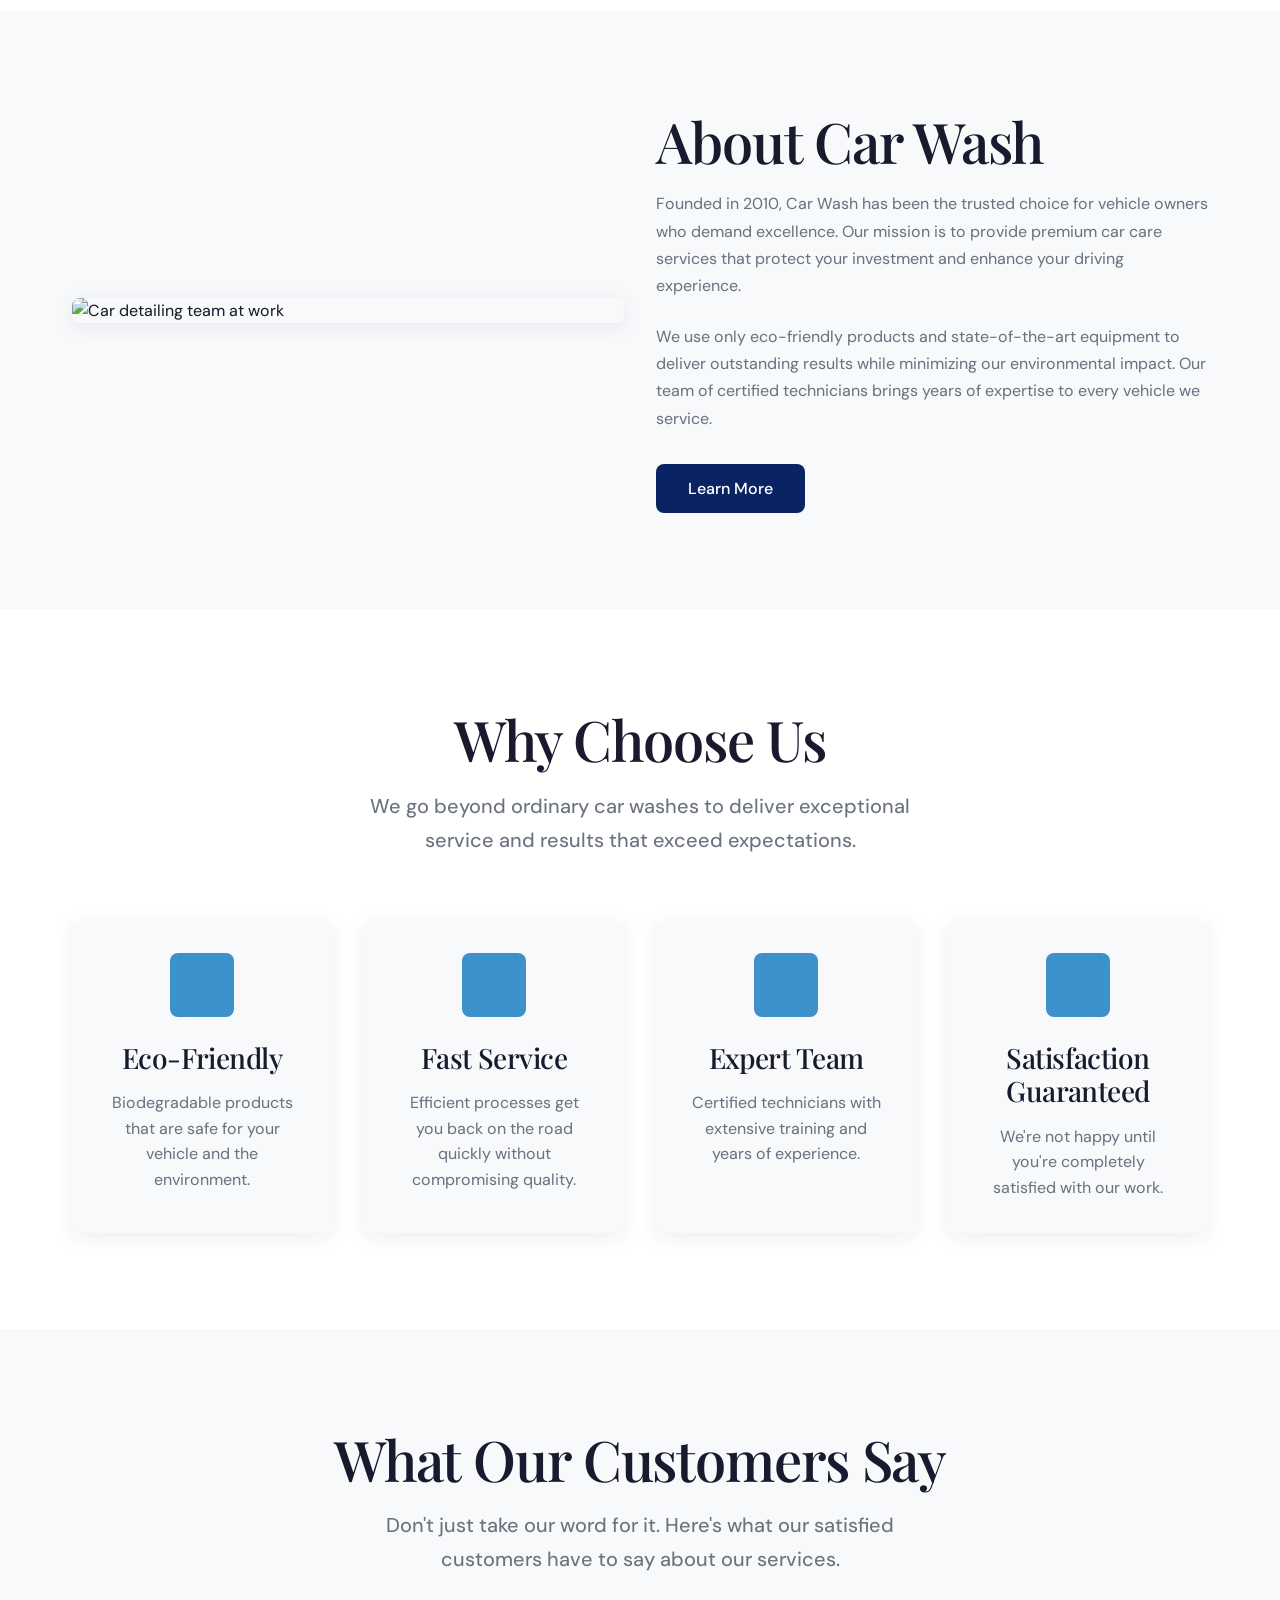
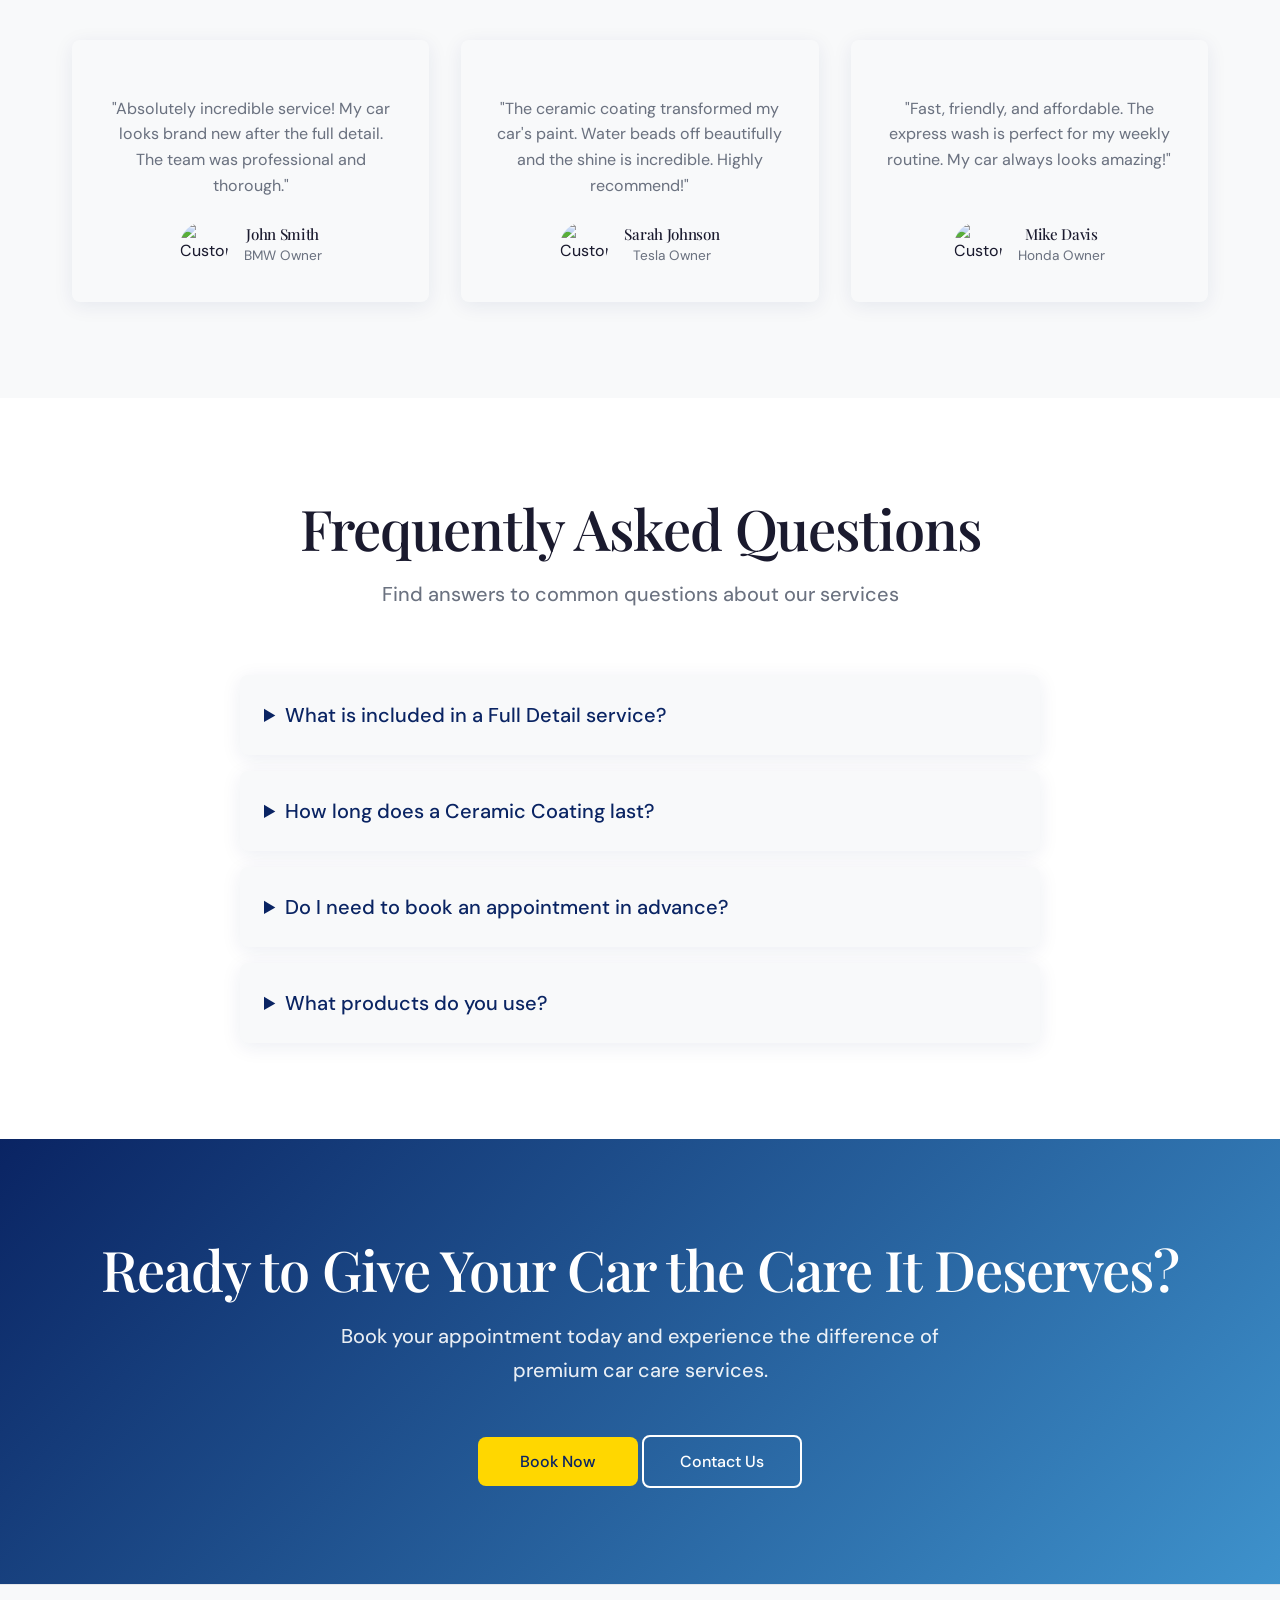
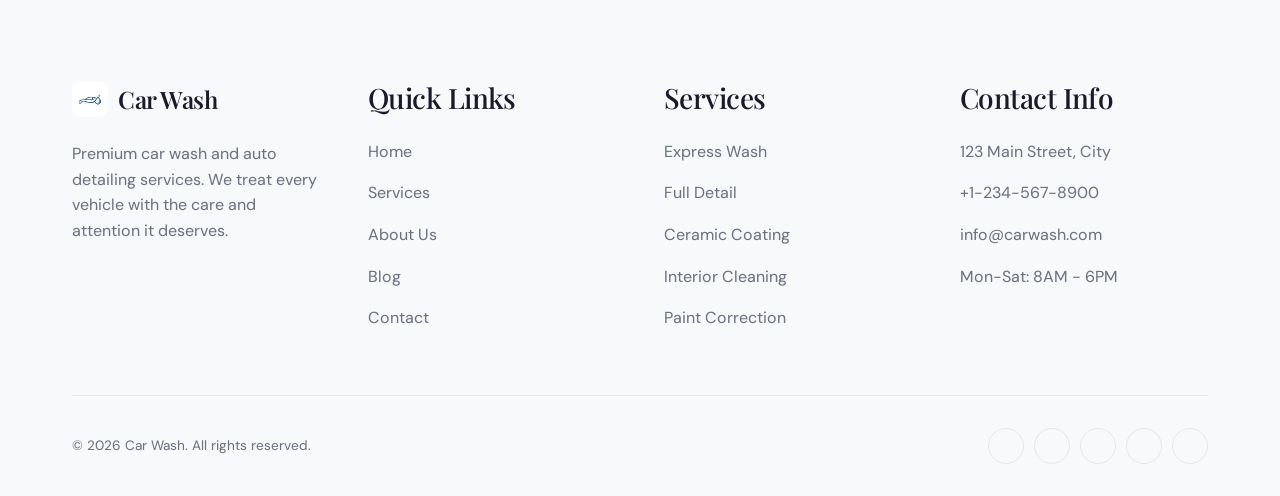
==== commit 6589222e: "add he css" ====
--- a/index.html
+++ b/index.html
@@ -15,7 +15,11 @@
   <script src="https://unpkg.com/@phosphor-icons/web"></script>
 
   <!-- Favicon -->
-  <link rel="icon" type="image/svg+xml" href="data:image/svg+xml,<svg xmlns='http://www.w3.org/2000/svg' viewBox='0 0 100 100'><text y='.9em' font-size='90'>Ã°Å¸Å¡â€”</text></svg>">
+  <link rel="icon" type="image/svg+xml" href="assets/images/favicon.svg">
+  <link rel="alternate icon" type="image/jpeg" href="assets/images/favicon.jpg">
+  <link rel="apple-touch-icon" href="assets/images/favicon.jpg">
+  <link rel="manifest" href="site.webmanifest">
+  <meta name="theme-color" content="#0f1c2e">
 
   <!-- CSS -->
   <link rel="stylesheet" href="assets/css/style.css">
@@ -347,7 +351,14 @@
         </div>
       </div>
       <div class="footer-bottom">
-        <p>&copy; 2024 Car Wash. All rights reserved.</p>
+        <p>&copy; 2026 Car Wash. All rights reserved.</p>
+        <div class="footer-social">
+          <a href="#" class="footer-social-btn" aria-label="Facebook"><i class="ph ph-facebook-logo"></i></a>
+          <a href="#" class="footer-social-btn" aria-label="Instagram"><i class="ph ph-instagram-logo"></i></a>
+          <a href="#" class="footer-social-btn" aria-label="Twitter / X"><i class="ph ph-x-logo"></i></a>
+          <a href="#" class="footer-social-btn" aria-label="YouTube"><i class="ph ph-youtube-logo"></i></a>
+          <a href="#" class="footer-social-btn" aria-label="WhatsApp"><i class="ph ph-whatsapp-logo"></i></a>
+        </div>
       </div>
     </div>
   </footer>
--- a/assets/css/style.css
+++ b/assets/css/style.css
@@ -310,7 +310,6 @@
   flex-direction: column;
   align-items: center;
   text-align: center;
-  height: 100%;
 }
 
 .card:hover {
@@ -769,13 +768,45 @@
 }
 
 .footer-bottom {
-  text-align: center;
+  display: flex;
+  align-items: center;
+  justify-content: space-between;
+  flex-wrap: wrap;
+  gap: var(--space-sm);
   padding-top: var(--space-lg);
   border-top: 1px solid var(--color-border);
   color: var(--color-text-light);
   font-size: var(--size-caption);
 }
 
+.footer-social {
+  display: flex;
+  gap: 10px;
+  align-items: center;
+}
+
+.footer-social-btn {
+  display: inline-flex;
+  align-items: center;
+  justify-content: center;
+  width: 36px;
+  height: 36px;
+  border-radius: 50%;
+  border: 1px solid var(--color-border);
+  color: var(--color-text-light);
+  font-size: 1rem;
+  transition: var(--transition);
+  text-decoration: none;
+}
+
+.footer-social-btn:hover {
+  background: var(--color-primary);
+  border-color: var(--color-primary);
+  color: #fff;
+  transform: translateY(-3px);
+  box-shadow: 0 6px 18px rgba(var(--color-primary-rgb, 0,120,255), 0.35);
+}
+
 /* ============================================
    RESPONSIVE BREAKPOINTS
    ============================================ */
@@ -805,7 +836,10 @@
   }
 
   .theme-toggle.navbar-theme,
-  .navbar-actions .rtl-toggle,
+  .navbar-actions .rtl-toggle {
+    display: flex;
+  }
+
   .navbar-actions .btn {
     display: none;
   }
@@ -843,6 +877,7 @@
 
   .hero-buttons {
     flex-direction: column;
+    align-items: center;
   }
 
   .grid-4,
